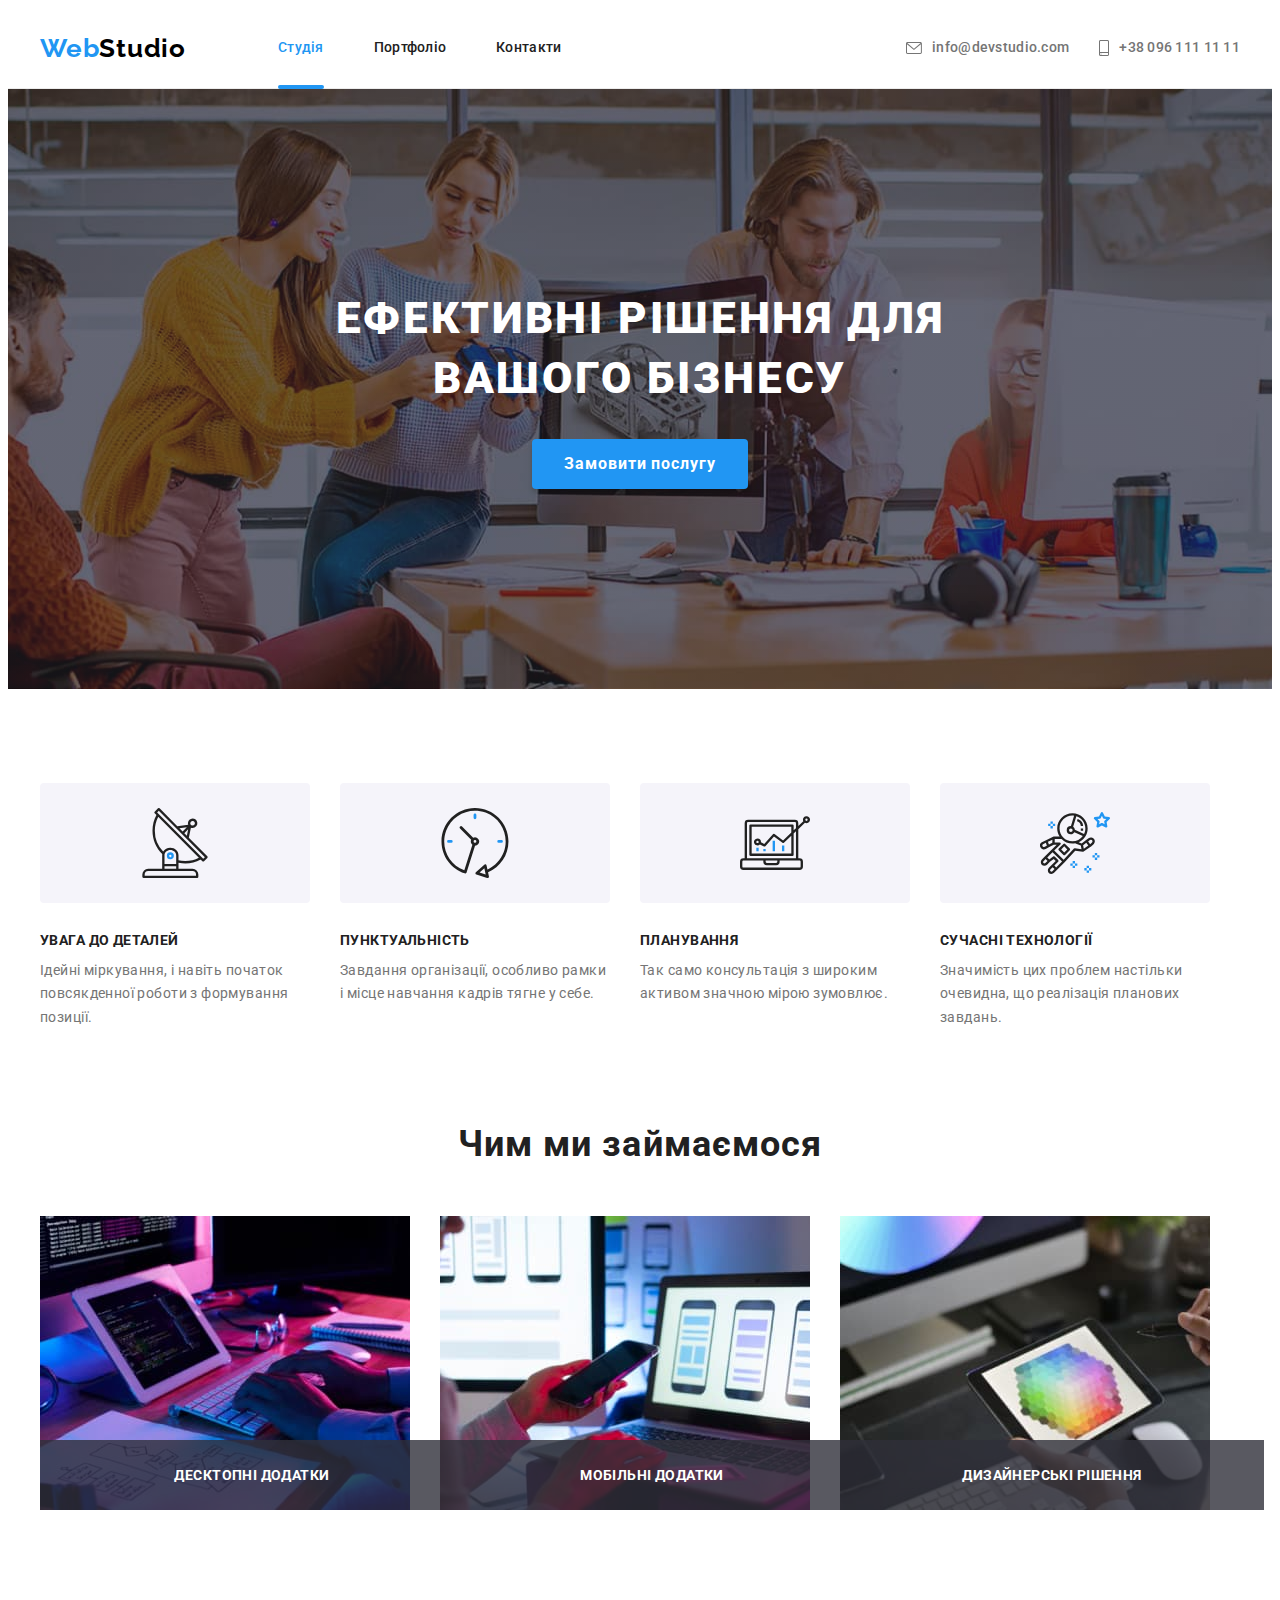
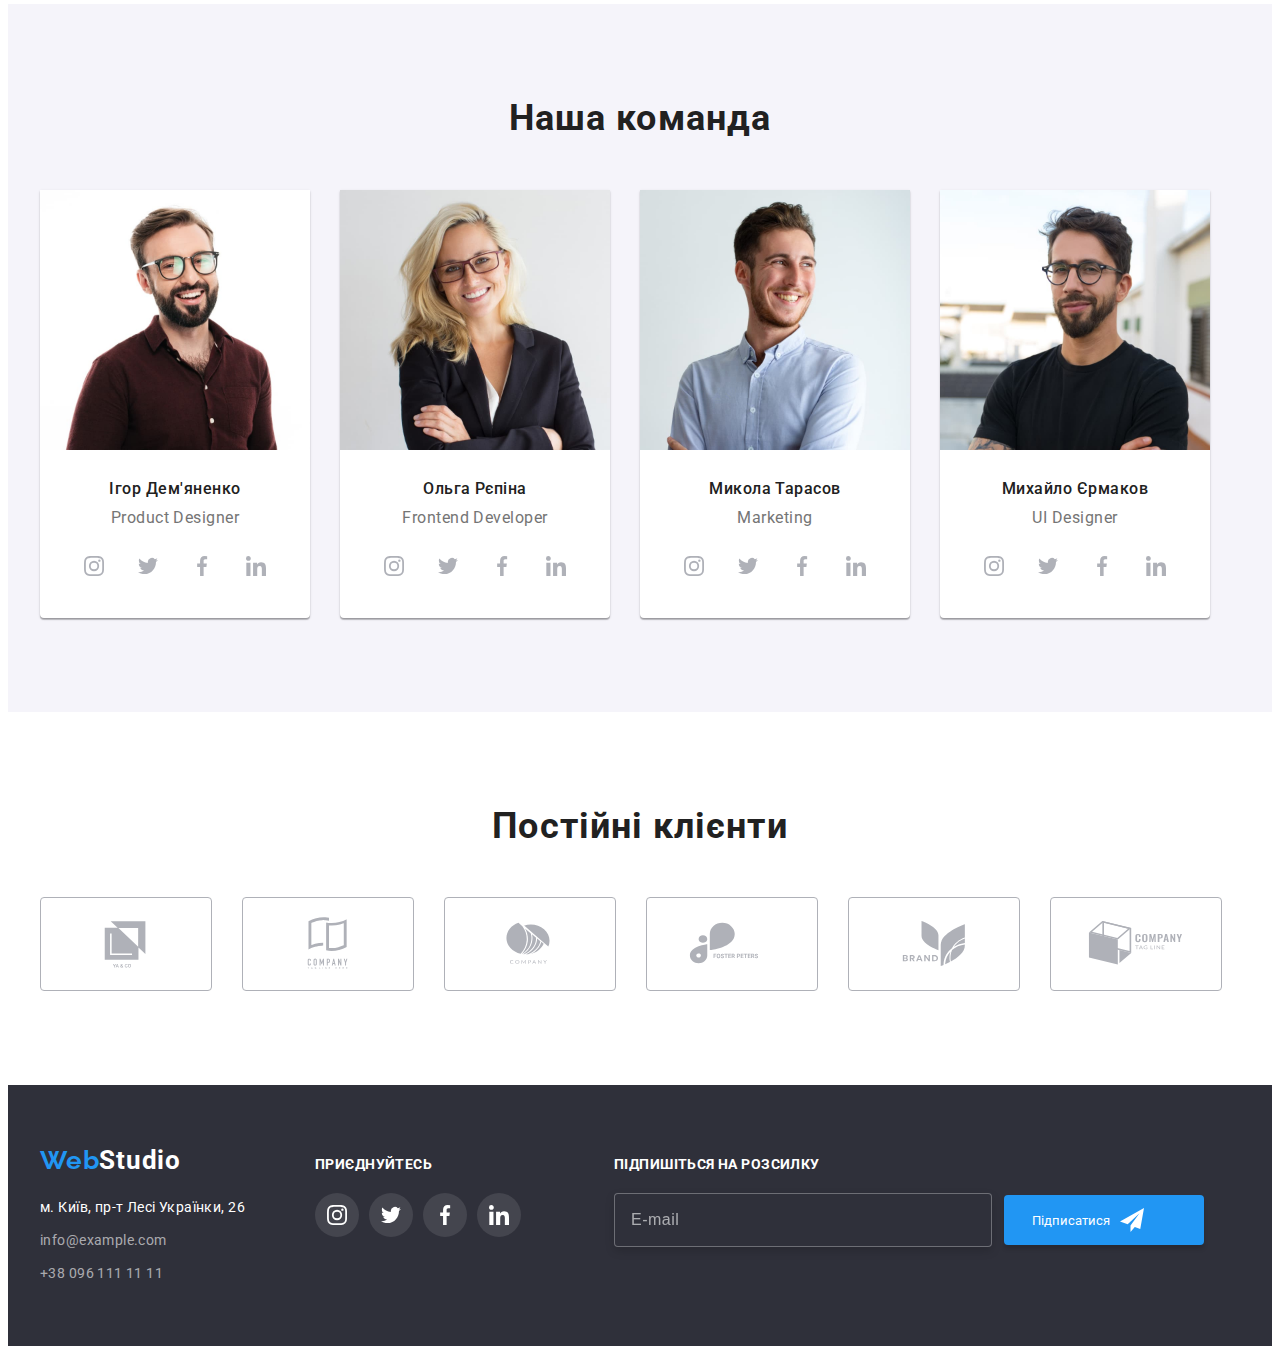
==== index.html @ d6abff5e "scss" ====
<!DOCTYPE html>
<html lang="uk">
  <head>
    <meta charset="UTF-8" />
    <meta http-equiv="X-UA-Compatible" content="IE=edge" />
    <meta name="viewport" content="width=, initial-scale=1.0" />
    <link rel="preconnect" href="https://fonts.googleapis.com" />
    <link rel="preconnect" href="https://fonts.gstatic.com" crossorigin />
    <link
      href="https://fonts.googleapis.com/css2?family=Raleway:wght@700&family=Roboto:wght@400;500;700;900&display=swap"
      rel="stylesheet"
    />
    <link
      rel="stylesheet"
      href="https://cdnjs.cloudflare.com/ajax/libs/modern-normalize/1.1.0/modern-normalize.min.css"
      integrity="sha512-wpPYUAdjBVSE4KJnH1VR1HeZfpl1ub8YT/NKx4PuQ5NmX2tKuGu6U/JRp5y+Y8XG2tV+wKQpNHVUX03MfMFn9Q=="
      crossorigin="anonymous"
      referrerpolicy="no-referrer"
    />
    <link rel="stylesheet" href="./css/styles.css" />
    <link rel="stylesheet" href="./css/main.min.css" />
    <title>WebStudio</title>
  </head>

  <body>
    <header class="header">
      <div class="container header-container">
        <div class="container-nav">
          <a href="./index.html" lang="en" class="logo link">
            <span class="logo-web">Web</span>Studio</a
          >
          <nav class="header-navigation">
            <ul class="header-list list">
              <li class="header-item">
                <a href="./index.html" class="header-link link active"
                  >Студія
                </a>
              </li>
              <li class="header-item">
                <a href="./portfolio.html" class="header-link link"
                  >Портфоліо</a
                >
              </li>
              <li class="header-item">
                <a href="#" class="header-link link">Контакти</a>
              </li>
            </ul>
          </nav>

          <ul class="header-contacts list">
            <li class="contacts-item">
              <a href="mailto:info@devstudio.com" class="header-mail link"
                ><svg class="contacts-icon" width="16" height="12">
                  <use href="./images/icons.svg#icon-envelope"></use>
                </svg>
                info@devstudio.com</a
              >
            </li>
            <li class="contacts-item">
              <a href="tel:+380961111111" class="header-tel link"
                ><svg class="contacts-icon" width="10" height="16">
                  <use href="./images/icons.svg#icon-smartphone"></use>
                </svg>
                +38 096 111 11 11</a
              >
            </li>
          </ul>
        </div>
      </div>
    </header>
    <main>
      <!-- Section1-->
      <section class="main-board">
        <div class="container">
          <h1 class="board-title">Ефективні рішення для вашого бізнесу</h1>
          <button type="button" data-modal-open class="main-btn button">
            Замовити послугу
          </button>
        </div>
      </section>
      <!--Section2-->
      <section class="features">
        <div class="container">
          <h2 class="visually-hidden">Особливості</h2>
          <ul class="features-list list">
            <li class="features-item">
              <div class="features-item-icon">
                <svg class="features-icon" width="70" height="70">
                  <use href="./images/icons.svg#icon-antenna"></use>
                </svg>
              </div>
              <h3 class="features-bottom-title">УВАГА ДО ДЕТАЛЕЙ</h3>
              <p class="text-features">
                Ідейні міркування, і навіть початок повсякденної роботи з
                формування позиції.
              </p>
            </li>
            <li class="features-item">
              <div class="features-item-icon">
                <svg class="features-icon" width="70" height="70">
                  <use href="./images/icons.svg#icon-clock"></use>
                </svg>
              </div>
              <h3 class="features-bottom-title">ПУНКТУАЛЬНІСТЬ</h3>
              <p class="text-features">
                Завдання організації, особливо рамки і місце навчання кадрів
                тягне у себе.
              </p>
            </li>
            <li class="features-item">
              <div class="features-item-icon">
                <svg class="features-icon" width="70" height="70">
                  <use href="./images/icons.svg#icon-diagram"></use>
                </svg>
              </div>
              <h3 class="features-bottom-title">ПЛАНУВАННЯ</h3>
              <p class="text-features">
                Так само консультація з широким активом значною мірою зумовлює.
              </p>
            </li>
            <li class="features-item">
              <div class="features-item-icon">
                <svg class="features-icon" width="70" height="70">
                  <use href="./images/icons.svg#icon-astronaut"></use>
                </svg>
              </div>
              <h3 class="features-bottom-title">СУЧАСНІ ТЕХНОЛОГІЇ</h3>
              <p class="text-features">
                Значимість цих проблем настільки очевидна, що реалізація
                планових завдань.
              </p>
            </li>
          </ul>
        </div>
      </section>
      <!--section3-->
      <section class="profile">
        <div class="container">
          <h2 class="profile-title">Чим ми займаємося</h2>
          <ul class="profile-list list">
            <li class="profile-item">
              <div class="profile-wrap">
                <img
                  src="./images/programming.jpg"
                  alt="programming"
                  width="370"
                  height="294"
                />
                <h3 class="profile-top-title">ДЕСКТОПНІ ДОДАТКИ</h3>
              </div>
            </li>
            <li class="profile-item">
              <div class="profile-wrap">
                <img
                  src="./images/applications.jpg"
                  alt="applications"
                  width="370"
                  height="294"
                />
                <h3 class="profile-top-title">МОБІЛЬНІ ДОДАТКИ</h3>
              </div>
            </li>
            <li class="profile-item">
              <div class="profile-wrap">
                <img
                  src="./images/photoshop.jpg"
                  alt="Photoshop"
                  width="370"
                  height="294"
                />
                <h3 class="profile-top-title">ДИЗАЙНЕРСЬКІ РІШЕННЯ</h3>
              </div>
            </li>
          </ul>
        </div>
      </section>
      <!--Section4 Team-->
      <section class="team">
        <div class="container">
          <h2 class="team-title">Наша команда</h2>
          <ul class="team-list list">
            <li class="team-list-item">
              <img
                src="./images/product.jpg"
                alt="Ігор Дем'яненко"
                width="270"
                height="260"
                class="team-img"
              />
              <div class="team-content">
                <h3 class="team-worker">Ігор Дем'яненко</h3>
                <p lang="en" class="team-text">Product Designer</p>
                <ul class="team-link-list list">
                  <li class="team-link-item">
                    <a class="team-link" href="#">
                      <svg class="team-link-icon" width="20px" height="20px">
                        <use href="./images/icons.svg#icon-instagram"></use>
                      </svg>
                    </a>
                  </li>
                  <li class="team-link-item">
                    <a class="team-link" href="#">
                      <svg class="team-link-icon" width="20px" height="20px">
                        <use href="./images/icons.svg#icon-twitter"></use>
                      </svg>
                    </a>
                  </li>
                  <li class="team-link-item">
                    <a class="team-link" href="#">
                      <svg class="team-link-icon" width="20px" height="20px">
                        <use href="./images/icons.svg#icon-facebook"></use>
                      </svg>
                    </a>
                  </li>
                  <li class="team-link-item">
                    <a class="team-link" href="#">
                      <svg class="team-link-icon" width="20px" height="20px">
                        <use href="./images/icons.svg#icon-linkedin"></use>
                      </svg>
                    </a>
                  </li>
                </ul>
              </div>
            </li>
            <li class="team-list-item">
              <img
                src="./images/frontend.jpg"
                alt="Ольга Рєпіна"
                width="270"
                height="260"
                class="team-img"
              />
              <div class="team-content">
                <h3 class="team-worker">Ольга Рєпіна</h3>
                <p lang="en" class="team-text">Frontend Developer</p>
                <ul class="team-link-list list">
                  <li class="team-link-item">
                    <a class="team-link" href="#">
                      <svg class="team-link-icon" width="20px" height="20px">
                        <use href="./images/icons.svg#icon-instagram"></use>
                      </svg>
                    </a>
                  </li>
                  <li class="team-link-item">
                    <a class="team-link" href="#">
                      <svg class="team-link-icon" width="20px" height="20px">
                        <use href="./images/icons.svg#icon-twitter"></use>
                      </svg>
                    </a>
                  </li>
                  <li class="team-link-item">
                    <a class="team-link" href="#">
                      <svg class="team-link-icon" width="20px" height="20px">
                        <use href="./images/icons.svg#icon-facebook"></use>
                      </svg>
                    </a>
                  </li>
                  <li class="team-link-item">
                    <a class="team-link" href="#">
                      <svg class="team-link-icon" width="20px" height="20px">
                        <use href="./images/icons.svg#icon-linkedin"></use>
                      </svg>
                    </a>
                  </li>
                </ul>
              </div>
            </li>
            <li class="team-list-item">
              <img
                src="./images/marketing.jpg"
                alt="Микола Тарасов"
                width="270"
                height="260"
                class="team-img"
              />
              <div class="team-content">
                <h3 class="team-worker">Микола Тарасов</h3>
                <p lang="en" class="team-text">Marketing</p>
                <ul class="team-link-list list">
                  <li class="team-link-item">
                    <a class="team-link" href="#">
                      <svg class="team-link-icon" width="20px" height="20px">
                        <use href="./images/icons.svg#icon-instagram"></use>
                      </svg>
                    </a>
                  </li>
                  <li class="team-link-item">
                    <a class="team-link" href="#">
                      <svg class="team-link-icon" width="20px" height="20px">
                        <use href="./images/icons.svg#icon-twitter"></use>
                      </svg>
                    </a>
                  </li>
                  <li class="team-link-item">
                    <a class="team-link" href="#">
                      <svg class="team-link-icon" width="20px" height="20px">
                        <use href="./images/icons.svg#icon-facebook"></use>
                      </svg>
                    </a>
                  </li>
                  <li class="team-link-item">
                    <a class="team-link" href="#">
                      <svg class="team-link-icon" width="20px" height="20px">
                        <use href="./images/icons.svg#icon-linkedin"></use>
                      </svg>
                    </a>
                  </li>
                </ul>
              </div>
            </li>
            <li class="team-list-item">
              <img
                src="./images/ui.jpg"
                alt="Михайло Єрмаков"
                width="270"
                height="260"
                class="team-img"
              />
              <div class="team-content">
                <h3 class="team-worker">Михайло Єрмаков</h3>
                <p lang="en" class="team-text">UI Designer</p>
                <ul class="team-link-list list">
                  <li class="team-link-item">
                    <a class="team-link" href="#">
                      <svg class="team-link-icon" width="20" height="20">
                        <use href="./images/icons.svg#icon-instagram"></use>
                      </svg>
                    </a>
                  </li>
                  <li class="team-link-item">
                    <a class="team-link" href="#">
                      <svg class="team-link-icon" width="20" height="20">
                        <use href="./images/icons.svg#icon-twitter"></use>
                      </svg>
                    </a>
                  </li>
                  <li class="team-link-item">
                    <a class="team-link" href="#">
                      <svg class="team-link-icon" width="20" height="20">
                        <use href="./images/icons.svg#icon-facebook"></use>
                      </svg>
                    </a>
                  </li>
                  <li class="team-link-item">
                    <a class="team-link" href="#">
                      <svg class="team-link-icon" width="20" height="20">
                        <use href="./images/icons.svg#icon-linkedin"></use>
                      </svg>
                    </a>
                  </li>
                </ul>
              </div>
            </li>
          </ul>
        </div>
      </section>
      <!--Section Clients-->
      <section class="clients">
        <div class="container">
          <h2 class="clients-title">Постійні клієнти</h2>
          <ul class="clients-list list">
            <li class="clients-item">
              <a href="#" class="clients-logo link">
                <svg class="clients-icon" width="106" height="60">
                  <use href="./images/icons.svg#icon-ya-go"></use>
                </svg>
              </a>
            </li>
            <li class="clients-item">
              <a href="#" class="clients-logo link">
                <svg class="clients-icon" width="106" height="60">
                  <use href="./images/icons.svg#icon-tagline"></use>
                </svg>
              </a>
            </li>
            <li class="clients-item">
              <a href="#" class="clients-logo link">
                <svg class="clients-icon" width="106" height="60">
                  <use href="./images/icons.svg#icon-company"></use>
                </svg>
              </a>
            </li>

            <li class="clients-item">
              <a href="#" class="clients-logo link">
                <svg class="clients-icon" width="106" height="60">
                  <use href="./images/icons.svg#icon-foster-peters"></use>
                </svg>
              </a>
            </li>
            <li class="clients-item">
              <a href="#" class="clients-logo link">
                <svg class="clients-icon" width="106" height="60">
                  <use href="./images/icons.svg#icon-brand"></use>
                </svg>
              </a>
            </li>
            <li class="clients-item">
              <a href="#" class="clients-logo link">
                <svg class="clients-icon" width="106" height="60">
                  <use href="./images/icons.svg#icon-tag-line"></use>
                </svg>
              </a>
            </li>
          </ul>
        </div>
      </section>
    </main>

    <footer class="footer">
      <div class="container">
        <div class="footer-container">
          <div class="footer-list-content">
            <a href="./index.html" lang="en" class="footer-logo link">
              <span class="logo-web">Web</span>Studio</a
            >
            <address class="footer-address">
              <ul class="footer-list list">
                <li class="footer-item">
                  <a
                    href="https://www.google.com/maps/d/viewer?mid=10uSM3H-mIU3GznYo2szRIEphczw&hl=en_US&ll=50.42732700000001%2C30.538092&z=17"
                    target="_blank"
                    rel="nofollow noopener noreferrer"
                    class="footer-link-map link"
                    >м. Київ, пр-т Лесі Українки, 26</a
                  >
                </li>
                <li class="footer-item">
                  <a href="mailto:info@example.com" class="footer-mail link"
                    >info@example.com</a
                  >
                </li>
                <li class="footer-item">
                  <a href="+380961111111" class="footer-tel link"
                    >+38 096 111 11 11</a
                  >
                </li>
              </ul>
            </address>
          </div>
          <div class="social-container">
            <p class="social-title">приєднуйтесь</p>
            <ul class="social-list list">
              <li class="social-item">
                <a href="#" class="social-link">
                  <svg class="social-icon" width="20px" height="20px">
                    <use href="./images/icons.svg#icon-instagram"></use>
                  </svg>
                </a>
              </li>
              <li class="social-item">
                <a href="#" class="social-link">
                  <svg class="social-icon" width="20px" height="20px">
                    <use href="./images/icons.svg#icon-twitter"></use>
                  </svg>
                </a>
              </li>
              <li class="social-item">
                <a href="#" class="social-link">
                  <svg class="social-icon" width="20px" height="20px">
                    <use href="./images/icons.svg#icon-facebook"></use>
                  </svg>
                </a>
              </li>
              <li class="social-item">
                <a href="#" class="social-link">
                  <svg class="social-icon" width="20px" height="20px">
                    <use href="./images/icons.svg#icon-linkedin"></use>
                  </svg>
                </a>
              </li>
            </ul>
          </div>
          <div class="footer-subsription">
            <p class="subscription-title">Підпишіться на розсилку</p>
            <form class="subscription-form">
              <label for="E-mail" class="subscription-label">
                <input
                  type="email"
                  class="subscription-input"
                  name="email"
                  id="E-mail"
                  placeholder="E-mail"
                  required
                />
              </label>
              <button type="submit" class="subscription-btn button">
                Підписатися
                <svg class="subscription-icon" width="24px" height="24px">
                  <use href="./images/icons.svg#icon-send"></use>
                </svg>
              </button>
            </form>
          </div>
        </div>
      </div>
    </footer>
    <div class="backdrop is-hidden" data-modal>
      <div class="modal">
        <button type="button" data-modal-close class="modal-btn">
          <svg class="modal-close-icon" width="18" height="18">
            <use href="./images/icons.svg#icon-cross"></use>
          </svg>
        </button>
        <p class="modal-title">Залиште свої дані, ми вам передзвонимо</p>
        <form>
          <div class="modal-field">
            <label for="user-name" class="modal-label">
              <span class="modal-label-text">Ім'я</span>
            </label>
            <div class="input-wrap">
              <input
                type="text"
                class="modal-input"
                name="user-name"
                id="user-name"
                required
              />
              <svg class="modal-input-icon" width="18" height="18">
                <use href="./images/icons.svg#icon-person"></use>
              </svg>
            </div>
          </div>
          <div class="modal-field">
            <label for="user-tel" class="modal-label">
              <span class="modal-label-text">Телефон</span>
            </label>
            <div class="input-wrap">
              <input
                type="tel"
                class="modal-input"
                name="user-tel"
                id="user-tel"
                required
              />
              <svg class="modal-input-icon" width="18" height="18">
                <use href="./images/icons.svg#icon-phone-black"></use>
              </svg>
            </div>
          </div>
          <div class="modal-field">
            <label for="user-email" class="modal-label">
              <span class="modal-label-text">Пошта</span>
            </label>
            <div class="input-wrap">
              <input
                type="email"
                class="modal-input"
                name="user-email"
                id="user-email"
                required
              />
              <svg class="modal-input-icon" width="18" height="18">
                <use href="./images/icons.svg#icon-email"></use>
              </svg>
            </div>
          </div>
          <div class="modal-field-comment">
            <label for="comment" class="modal-label-comment">
              <span class="comment-text">Коментар</span>
            </label>
            <textarea
              name="comment"
              id="comment"
              class="modal-comment"
              placeholder="Введіть текст"
            ></textarea>
          </div>
          <div class="modal-checkbox">
            <input
              type="checkbox"
              class="input-check visually-hidden"
              name="privacy"
              value="true"
              id="privacy"
            />
            <label for="privacy" class="check-text">
              <span>
                <svg class="check-icon" width="16" height="15">
                  <use href="./images/icons.svg#icon-check"></use>
                </svg>
              </span>
              Погоджуюся з розсилкою та приймаю<a href="#" class="check-link"
                >Умови договору</a
              ></label
            >
          </div>

          <button type="submit" class="modal-submit-btn button">
            Відправити
          </button>
        </form>
      </div>
    </div>
    <script src="./js/modal.js"></script>
  </body>
</html>
---- css/main.min.css ----
p,h1,h2,h3,h4,h5,h6{margin:0}ul{margin:0;padding-left:0}img{display:block}.button{font-family:inherit;border:rgba(0,0,0,0);cursor:pointer}.visually-hidden{position:absolute;width:1px;height:1px;margin:-1px;border:0;padding:0;white-space:nowrap;-webkit-clip-path:inset(100%);clip-path:inset(100%);clip:rect(0 0 0 0);overflow:hidden}.list{list-style:none}.link{text-decoration:none}:root{--accent-color: #2196f3;--normal-color: #ffffff;--primary-color: #212121;--minor-color: #757575;--secondary-color: #f5f4fa;--secondary-font: "Raleway", sans-serif;--accent-text-color: #000000;--background-color: #2f303a;--main-btn-color: #188ce8;--ms-transition: 250ms;--transition-effect: cubic-bezier(0.4, 0, 0.2, 1)}.header-link.active::after{content:"";display:block;width:100%;height:4px;background-color:var(--accent-color);position:absolute;left:0;bottom:-1px;border-radius:2px}.backdrop{position:fixed;top:0;left:0;width:100%;height:100%;background-color:rgba(0,0,0,.2);transition:opacity 300ms var(--transition-effect),visibility 300ms var(--transition-effect)}.modal{width:528px;min-height:581px;background-color:var(--normal-color);box-shadow:0px 1px 3px rgba(0,0,0,.12),0px 1px 1px rgba(0,0,0,.14),0px 2px 1px rgba(0,0,0,.2);border-radius:4px;position:absolute;top:50%;left:50%;transform:translate(-50%, -50%) scaleY(1);transition:transform 300ms linear;padding:40px}.is-hidden{opacity:0;visibility:hidden;pointer-events:none}.backdrop .is-hidden .modal{transform:translate(-50%, -50%) scaleY(0)}.modal-title{font-weight:700;font-size:20px;line-height:1.15;text-align:center;letter-spacing:.03em;color:#212121;margin-bottom:12px}.modal-input{width:100%;height:40px;border:1px solid rgba(33,33,33,.2);border-radius:4px;padding-left:42px;outline:rgba(0,0,0,0);cursor:pointer;transition:border var(--ms-transition);transition-timing-function:var(--transition-effect)}.modal-input:hover,.modal-input:focus{border:1px solid var(--accent-color)}.modal-field{margin-bottom:10px}.modal-field-comment{margin-bottom:20px}.input-wrap{position:relative;margin-top:4px}.modal-input-icon{position:absolute;top:50%;transform:translateY(-50%);left:12px;transition:fill var(--ms-transition);transition-timing-function:var(--transition-effect)}.modal-input:hover+.modal-input-icon,.modal-input:focus+.modal-input-icon{fill:var(--accent-color)}.modal-input-comment{width:100%;height:120px;margin-bottom:20px;border:1px solid rgba(33,33,33,.2);border-radius:4px}.modal-input-comment::-moz-placeholder{font-size:12px;line-height:1.16;letter-spacing:.01em;color:rgba(117,117,117,.5)}.modal-input-comment:-ms-input-placeholder{font-size:12px;line-height:1.16;letter-spacing:.01em;color:rgba(117,117,117,.5)}.modal-input-comment::placeholder{font-size:12px;line-height:1.16;letter-spacing:.01em;color:rgba(117,117,117,.5)}.modal-label-comment{font-size:12px;line-height:1.16;letter-spacing:.01em;color:#757575;margin-bottom:4px}.modal-label-text{font-size:12px;line-height:1.16;margin-bottom:4px;letter-spacing:.01em;color:#757575}.modal-comment{width:100%;height:120px;border:1px solid rgba(33,33,33,.2);border-radius:4px;resize:none;padding:12px 16px;outline:rgba(0,0,0,0);cursor:pointer;display:block;margin-top:4px;transition:background-color var(--ms-transition);transition-timing-function:var(--transition-effect)}.modal-comment:focus,.modal-comment:hover{border:1px solid var(--accent-color)}.modal-comment::-moz-placeholder{font-size:12px;line-height:1.16;letter-spacing:.01em;color:rgba(117,117,117,.5)}.modal-comment:-ms-input-placeholder{font-size:12px;line-height:1.16;letter-spacing:.01em;color:rgba(117,117,117,.5)}.modal-comment::placeholder{font-size:12px;line-height:1.16;letter-spacing:.01em;color:rgba(117,117,117,.5)}.check-text{font-size:14px;line-height:1.7px;letter-spacing:.03em;color:#757575;display:flex;align-items:center;cursor:pointer;transition:border-color var(--ms-transition);transition-timing-function:var(--transition-effect)}.check-text span{fill:rgba(0,0,0,0);width:16px;height:15px;border:2px solid #212121;border-radius:2px;margin-right:8px;display:flex;align-items:center;justify-content:center;transition:border-color var(--ms-transition);transition-timing-function:var(--transition-effect)}.input-check:checked+.check-text span{background-color:var(--accent-color);border-color:rgba(0,0,0,0);fill:var(--normal-color)}.input-check:focus+.check-text span,.input-check:hover+.check-text span{border-color:var(--accent-color)}.modal-checkbox{display:flex;justify-content:center;align-items:center}.check-link{color:var(--accent-color);font-size:14px;line-height:1.7px;margin-left:5px;letter-spacing:.03em}body{font-family:"Roboto",sans-serif;background-color:var(--normal-color)}.container{width:1200px;padding-left:15px;padding-right:15px;margin:0 auto}section{padding-top:94px;padding-bottom:94px}.header-list{display:flex;gap:50px;font-weight:500;font-size:14px;line-height:1.14;letter-spacing:.02em;color:#212121}.contacts-item-icon{display:flex;align-items:center;justify-content:center}.contacts-icon{margin-right:10px;fill:currentColor}.contacts-icon:hover,.contacts-icon:focus{color:var(--accent-color)}.contacts-item{margin-left:30px}.contacts-item:first-child{margin-left:0}.header-contacts{display:flex;margin-left:auto}.header-tel{padding-top:32px;padding-bottom:32px;display:flex;align-items:center;justify-content:center}.header-navigation{width:281px}.header{border-bottom:1px solid #ececec}.header-link{font-weight:500;font-size:14px;line-height:1.14;padding-top:32px;padding-bottom:32px;letter-spacing:.02em;color:var(--primary-color);padding-top:32px;padding-bottom:32px;display:block;transition:color var(--ms-transition);transition-timing-function:var(--transition-effect);position:relative}.header-link.active{color:var(--accent-color)}.header-link .header-link:focus,.header-link .header-link:hover{color:var(--accent-color)}.header-mail{padding-top:32px;padding-bottom:32px;display:flex;align-items:center;justify-content:center}.header-tel,.header-mail{font-weight:500;font-size:14px;line-height:1.14;letter-spacing:.02em;color:var(--minor-color);transition:color var(--ms-transition);transition-timing-function:var(--transition-effect)}.header-tel:hover,.header-tel:hover,.header-tel:focus,.header-tel:focus,.header-mail:hover,.header-mail:hover,.header-mail:focus,.header-mail:focus{color:var(--accent-color)}.logo{font-family:var(--secondary-font);color:var(--accent-text-color);font-weight:700;font-size:26px;line-height:1.19;letter-spacing:.03em;width:145px;margin-right:93px}.logo-web{color:var(--accent-color);font-family:var(--secondary-font)}.container-nav{display:flex;align-items:center}.main-board{background-color:#c4c4c4;padding:200px 0 200px 0;text-align:center;background-image:linear-gradient(rgba(47, 48, 58, 0.4), rgba(47, 48, 58, 0.4)),url(../images/img-board.jpeg);background-repeat:no-repeat;background-position:center;background-size:cover;display:flex;align-items:center;max-width:1600px;margin:0 auto}.board-title{font-weight:900;font-size:44px;line-height:1.36;text-align:center;letter-spacing:.06em;text-transform:uppercase;color:var(--normal-color);max-width:696px;margin:0 auto;margin-bottom:30px;display:block}.features-list{display:flex;gap:30px}.features-item-icon{display:flex;align-items:center;justify-content:center;flex-direction:column;height:120px;background:var(--secondary-color);margin-bottom:30px;border-radius:4px}.features-bottom-title{font-weight:700;font-size:14px;line-height:1.14;letter-spacing:.03em;text-transform:uppercase;color:var(--primary-color);max-width:270px;margin-bottom:10px}.text-features{font-size:14px;line-height:1.71;letter-spacing:.03em;color:var(--minor-color);max-width:270px}.profile{padding-top:0}.profile-wrap{position:relative}.profile-top-title{position:absolute;bottom:0;left:0;text-transform:uppercase;font-weight:700;font-size:14px;line-height:1.15;text-align:center;letter-spacing:.03em;color:var(--normal-color);background-color:rgba(47,48,58,.8);padding:27px;width:100%}.profile-title{font-weight:700;font-size:36px;line-height:1.16;text-align:center;letter-spacing:.03em;color:var(--primary-color);margin-bottom:50px}.profile-list{display:flex;gap:30px}.team{background-color:var(--secondary-color)}.team-link-list{display:flex;justify-content:center;gap:10px}.team-link-item{display:flex;justify-content:center;gap:10px}.team-link{width:44px;height:44px;border-radius:50%;background-color:rgba(255,255,255,.1);display:flex;align-items:center;justify-content:center;outline:none;transition:background-color var(--ms-transition);transition-timing-function:var(--transition-effect)}.team-link:hover,.team-link:focus{background-color:var(--accent-color)}.team-link-icon{fill:#afb1b8;transition:fill var(--ms-transition);transition-timing-function:var(--transition-effect)}.team-link:hover .team-link-icon,.team-link:focus .team-link-icon{fill:var(--normal-color)}.team-title{font-weight:700;font-size:36px;line-height:1.16;text-align:center;letter-spacing:.03em;color:var(--primary-color);margin-bottom:50px}.team-list{display:flex;gap:30px}.team-list-item{width:270px;left:515px;top:1771px;background:var(--normal-color);box-shadow:0px 1px 3px rgba(0,0,0,.12),0px 1px 1px rgba(0,0,0,.14),0px 2px 1px rgba(0,0,0,.2);border-radius:0px 0px 4px 4px}.team-img{margin:0 auto}.team-content{padding-top:30px;padding-bottom:30px}.team-worker{font-weight:500;font-size:16px;line-height:1.18;text-align:center;letter-spacing:.03em;color:var(--primary-color);margin-bottom:10px}.team-text{font-size:16px;line-height:1.18;text-align:center;letter-spacing:.03em;color:var(--minor-color);margin-bottom:16px}.clients-title{font-weight:700;font-size:36px;line-height:1.16;text-align:center;letter-spacing:.03em;color:var(--primary-color);margin-bottom:50px}.clients-list{display:flex;gap:30px}.clients-logo{width:170px;height:92px;border:1px solid #afb1b8;border-radius:4px;display:flex;align-items:center;justify-content:center;outline:none;transition:fill var(--ms-transition),border-color var(--ms-transition);transition-timing-function:var(--transition-effect)}.clients-logo:hover,.clients-logo:focus{fill:var(--accent-color);border-color:var(--accent-color)}.clients-icon{fill:#afb1b8;transition:fill var(--ms-transition);transition-timing-function:var(--transition-effect)}.clients-logo:hover .clients-icon,.clients-logo:focus .clients-icon{fill:var(--accent-color)}.footer-logo{color:var(--normal-color);font-weight:700;font-size:26px;line-height:1.19;letter-spacing:.03em;margin-bottom:20px}.footer{background-color:var(--background-color);padding-top:60px;padding-bottom:60px}.footer-item:not(:first-child){margin-top:9px}.footer-link-map{font-style:normal;font-size:14px;line-height:1.71;letter-spacing:.03em;color:var(--normal-color);margin-bottom:9px}.footer-link-map:hover,.footer-link-map:focus{color:var(--accent-color)}.footer-mail,.footer-tel{font-style:normal;font-size:14px;line-height:1.71;letter-spacing:.03em;color:rgba(255,255,255,.6);transition:color var(--ms-transition);transition-timing-function:var(--transition-effect)}.footer-mail:hover,.footer-mail:focus,.footer-mail:hover,.footer-mail:focus,.footer-tel:hover,.footer-tel:focus,.footer-tel:hover,.footer-tel:focus{color:var(--accent-color)}.footer-address{margin-top:20px}.footer-subsription{display:flex;margin-left:93px;flex-direction:column;align-items:stretch}.subscription-title{font-weight:700;font-size:14px;line-height:1.14;letter-spacing:.03em;text-transform:uppercase;color:var(--normal-color);margin-bottom:20px}.subscription-input{color:#fff;background-color:var(--background-color);width:358px;height:50px;border:1px solid rgba(255,255,255,.3);filter:drop-shadow(0px 4px 4px rgba(0, 0, 0, 0.15));border-radius:4px;padding-left:16px}.subscription-input::-moz-placeholder{font-size:16px;line-height:1.25;display:flex;align-items:center;letter-spacing:.03em;color:rgba(255,255,255,.6)}.subscription-input:-ms-input-placeholder{font-size:16px;line-height:1.25;display:flex;align-items:center;letter-spacing:.03em;color:rgba(255,255,255,.6)}.subscription-input::placeholder{font-size:16px;line-height:1.25;display:flex;align-items:center;letter-spacing:.03em;color:rgba(255,255,255,.6)}.subscription-icon{margin-left:10px}.subscription-form{display:flex;align-items:center}.social-list{display:flex;gap:10px}.footer-container{display:flex;align-items:baseline}.social-link{width:44px;height:44px;border-radius:50%;background-color:rgba(255,255,255,.1);display:flex;align-items:center;justify-content:center;outline:none;transition:background-color var(--ms-transition);transition-timing-function:var(--transition-effect)}.social-link:hover,.social-link:focus{background-color:var(--accent-color)}.social-icon{fill:var(--normal-color)}.social-title{font-weight:700;font-size:14px;line-height:1.14;letter-spacing:.03em;text-transform:uppercase;color:#fff;margin-bottom:20px}.social-container{margin-left:70px}.main-btn{font-weight:700;line-height:1.87;text-align:center;font-size:16px;letter-spacing:.06em;color:var(--normal-color);background-color:var(--accent-color);box-shadow:0px 4px 4px rgba(0,0,0,.15);border-radius:4px;padding:10px 32px;transition:background-color var(--ms-transition);transition-timing-function:var(--transition-effect)}.main-btn:hover,.main-btn:focus{background-color:var(--main-btn-color)}.subscription-btn{font-family:inherit;background:var(--accent-color);box-shadow:0px 4px 4px rgba(0,0,0,.15);border-radius:4px;padding:10px 28px 10px 28px;margin-left:12px;height:50px;min-width:200px;color:var(--normal-color);display:flex;align-items:center}.modal-btn{position:absolute;right:8px;top:8px;width:30px;height:30px;background-color:var(--normal-color);border:1px solid rgba(0,0,0,.1);border-radius:50%;display:flex;align-items:center;justify-content:center;cursor:pointer;transition:background-color var(--ms-transition),fill var(--ms-transition),border-color var(--ms-transition);transition-timing-function:var(--transition-effect)}.modal-btn:hover,.modal-btn:focus{fill:var(--accent-color)}.modal-submit-btn{font-weight:700;font-size:16px;line-height:30px;background:var(--accent-color);align-items:center;text-align:center;letter-spacing:.06em;color:var(--normal-color);box-shadow:0px 4px 4px rgba(0,0,0,.15);border-radius:4px;transition:background-color var(--ms-transition);transition-timing-function:var(--transition-effect);padding:10px 52px;display:block;margin:0 auto;margin-top:30px}.modal-submit-btn:hover,.modal-submit-btn:focus{background-color:var(--main-btn-color)}.main-btn-list{display:flex;justify-content:center;margin:0 0 50px 0;gap:8px}.main-btn-item{font-weight:500;line-height:1.63;letter-spacing:.03em;color:inherit;background-color:var(--secondary-color);filter:none;padding:6px 22px;border-radius:4px;transition:color var(--ms-transition),background-color var(--ms-transition),box-shadow var(--ms-transition);transition-timing-function:var(--transition-effect)}.main-btn-item:hover,.main-btn-item:focus{color:var(--normal-color);cursor:pointer;background-color:var(--accent-color);box-shadow:0px 3px 1px rgba(0,0,0,.1),0px 1px 2px rgba(0,0,0,.08),0px 2px 2px rgba(0,0,0,.12)}.project-list{display:flex;flex-wrap:wrap;gap:30px;margin-top:34px}.project-wrap{position:relative;overflow:hidden}.project-top-text{position:absolute;top:0;left:0;font-size:18px;font-weight:400;line-height:1.6;color:var(--normal-color);background-color:rgba(33,150,243,.9);padding:63px 24px;height:100%;transform:translateY(100%);transition:transform var(--ms-transition);overflow:hidden}.project-link:hover .project-top-text,.project-link:focus .project-top-text{transform:translateY(0)}.project-title{font-style:normal;font-weight:700;font-size:18px;line-height:2;letter-spacing:.06em;color:var(--primary-color);margin-bottom:4px}.project-text{font-size:16px;line-height:1.87;letter-spacing:.03em;color:var(--minor-color)}.project-content{border:1px solid #eee;border-top:0;padding:20px 24px}.project-link{display:block;transition:box-shadow var(--ms-transition);transition-timing-function:var(--transition-effect)}.project-link:hover,.project-link:focus{box-shadow:0px 1px 1px rgba(0,0,0,.12),0px 4px 4px rgba(0,0,0,.06),1px 4px 6px rgba(0,0,0,.16)}/*# sourceMappingURL=main.min.css.map */
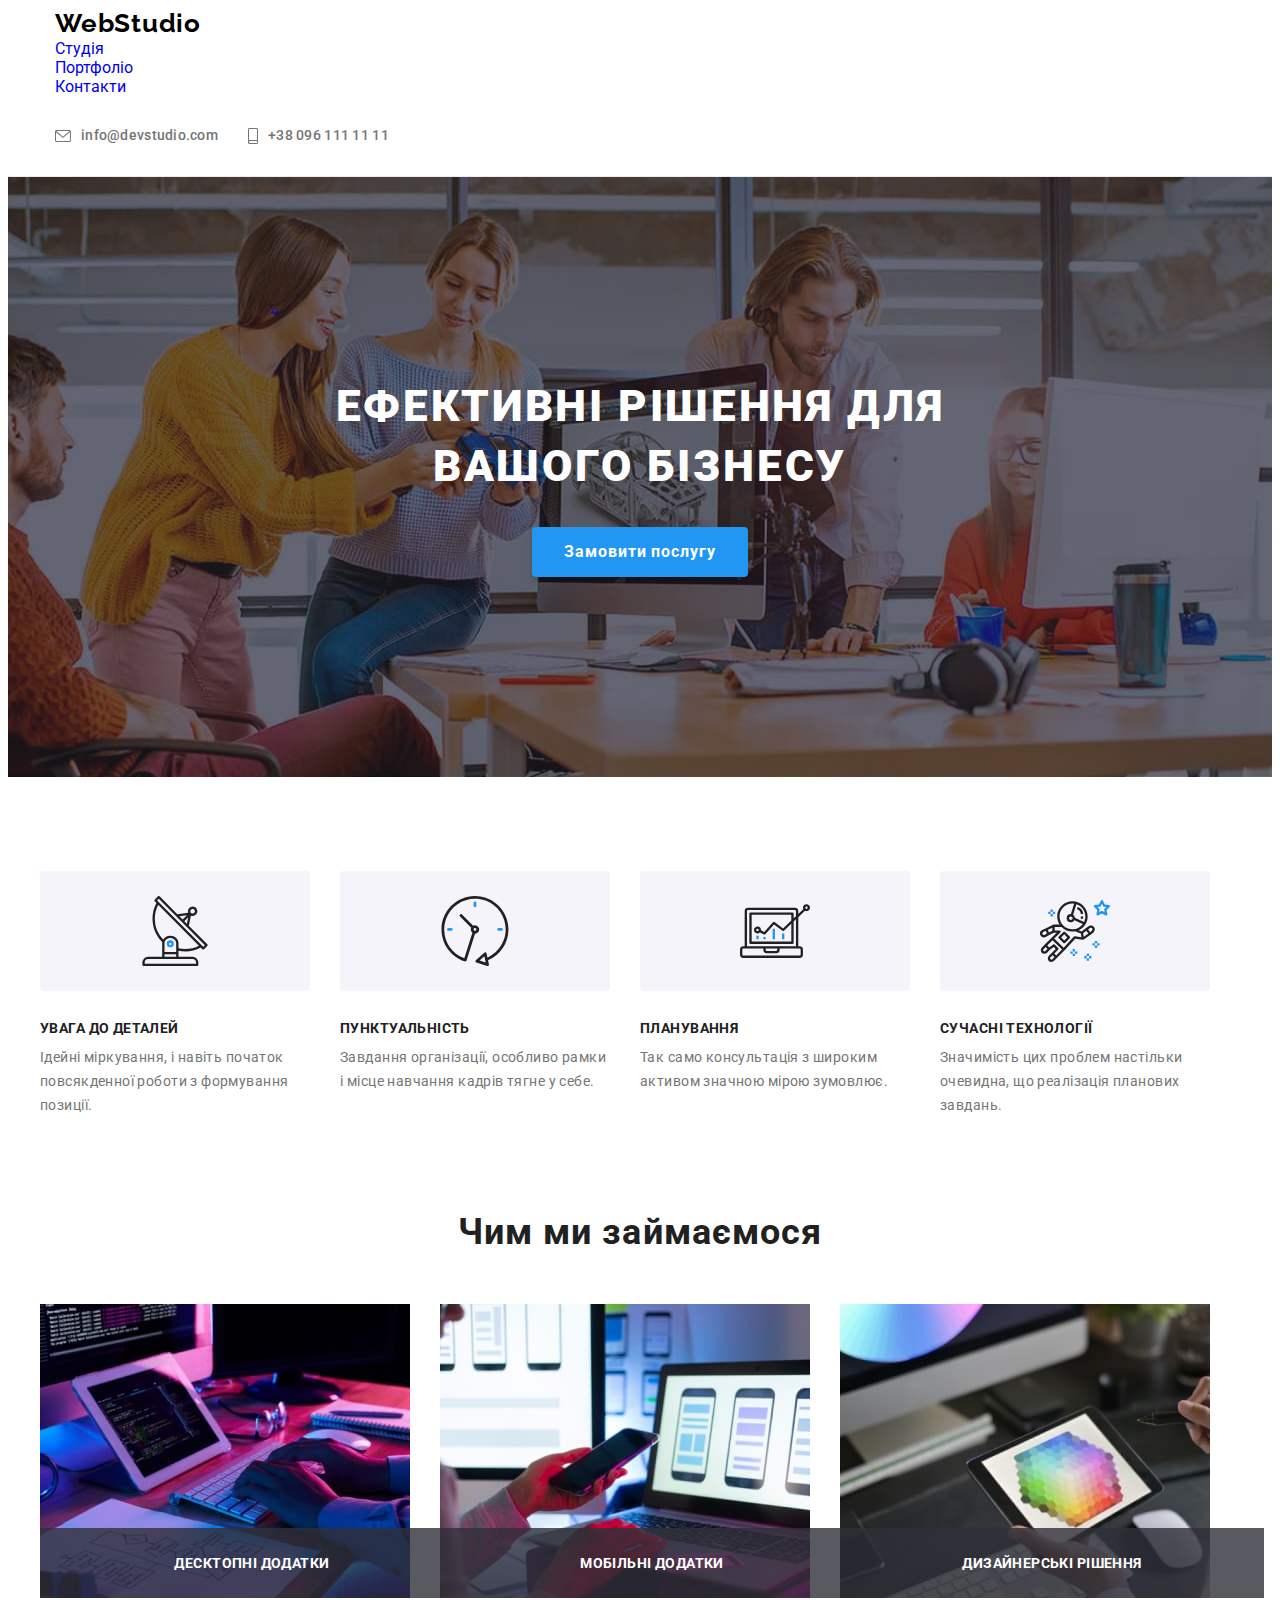
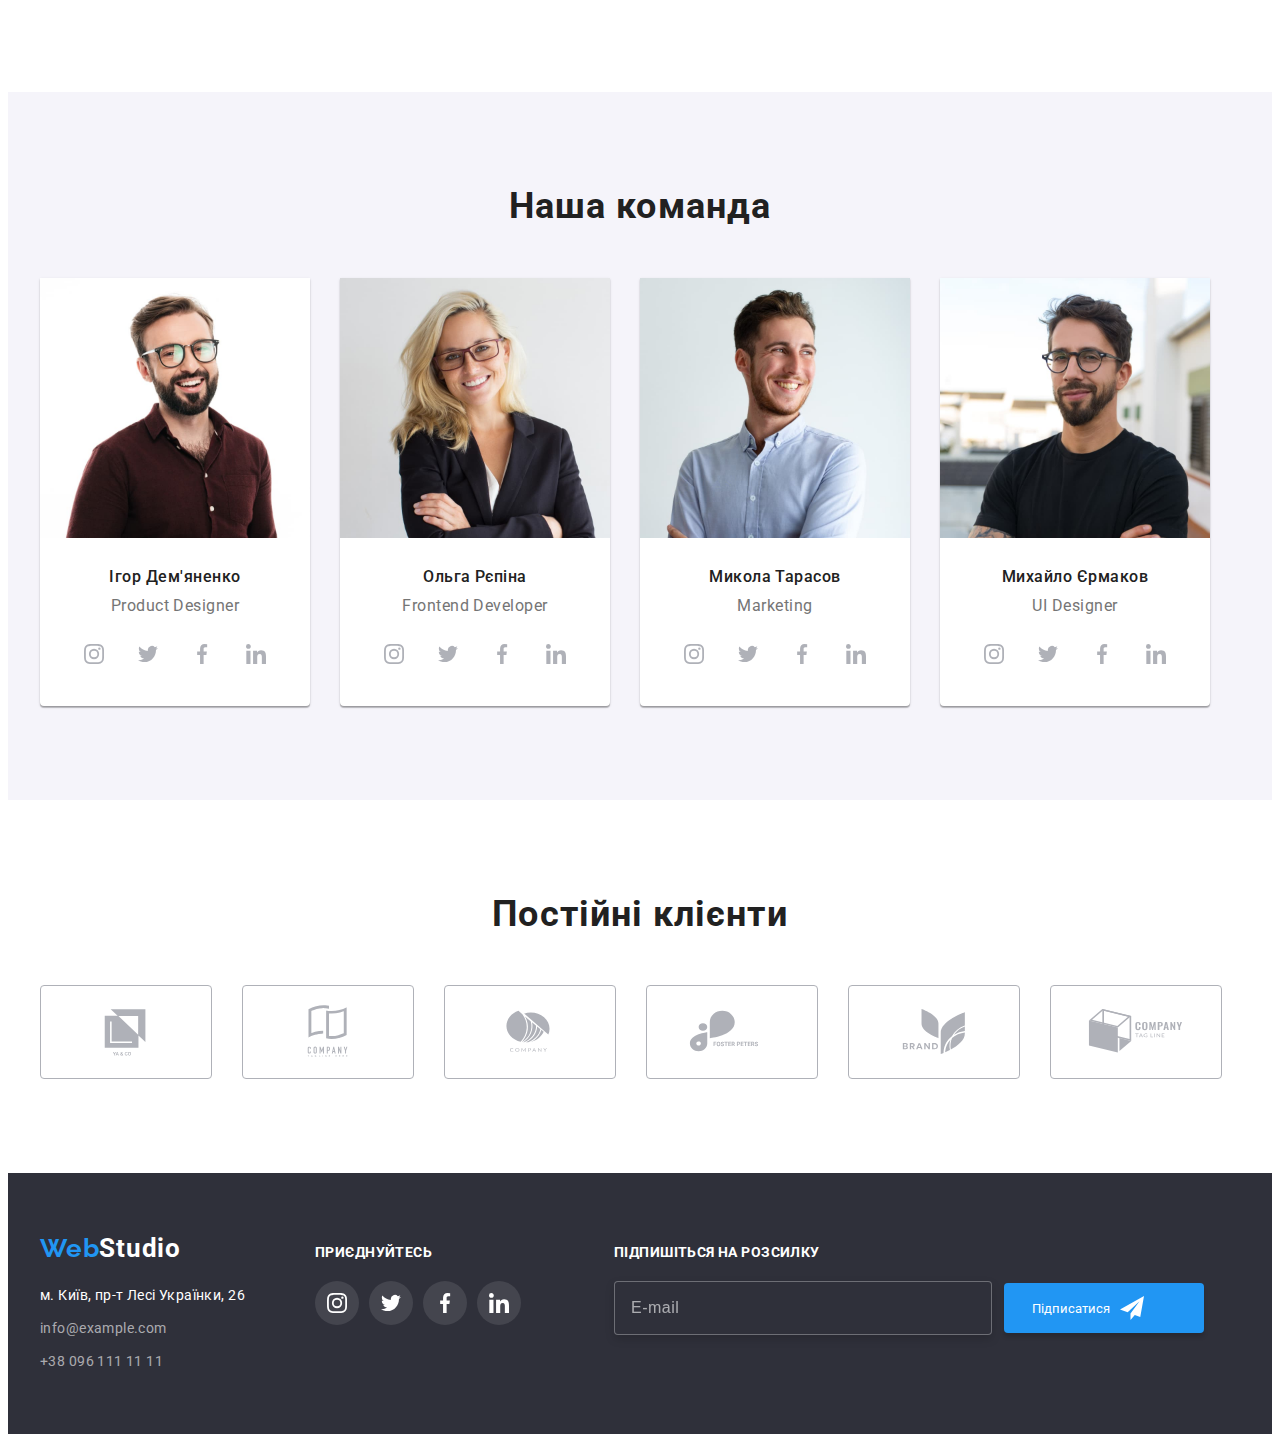
==== commit be5139f0: "rc" ====
--- a/index.html
+++ b/index.html
@@ -24,25 +24,25 @@
 
   <body>
     <header class="header">
-      <div class="container header-container">
-        <div class="container-nav">
+      <div class=" header__container container">
+        <div class="header__navigation container">
           <a href="./index.html" lang="en" class="logo link">
-            <span class="logo-web">Web</span>Studio</a
+            <span class="header__web">Web</span>Studio</a
           >
-          <nav class="header-navigation">
-            <ul class="header-list list">
-              <li class="header-item">
-                <a href="./index.html" class="header-link link active"
+          <nav class="navigation">
+            <ul class="navigation__list list">
+              <li class="navigation__item">
+                <a href="./index.html" class="navigation__link link active"
                   >Студія
                 </a>
               </li>
-              <li class="header-item">
-                <a href="./portfolio.html" class="header-link link"
+              <li class="navigation__item">
+                <a href="./portfolio.html" class="navigation__link link"
                   >Портфоліо</a
                 >
               </li>
-              <li class="header-item">
-                <a href="#" class="header-link link">Контакти</a>
+              <li class="navigation__item">
+                <a href="#" class="navigation__link link">Контакти</a>
               </li>
             </ul>
           </nav>
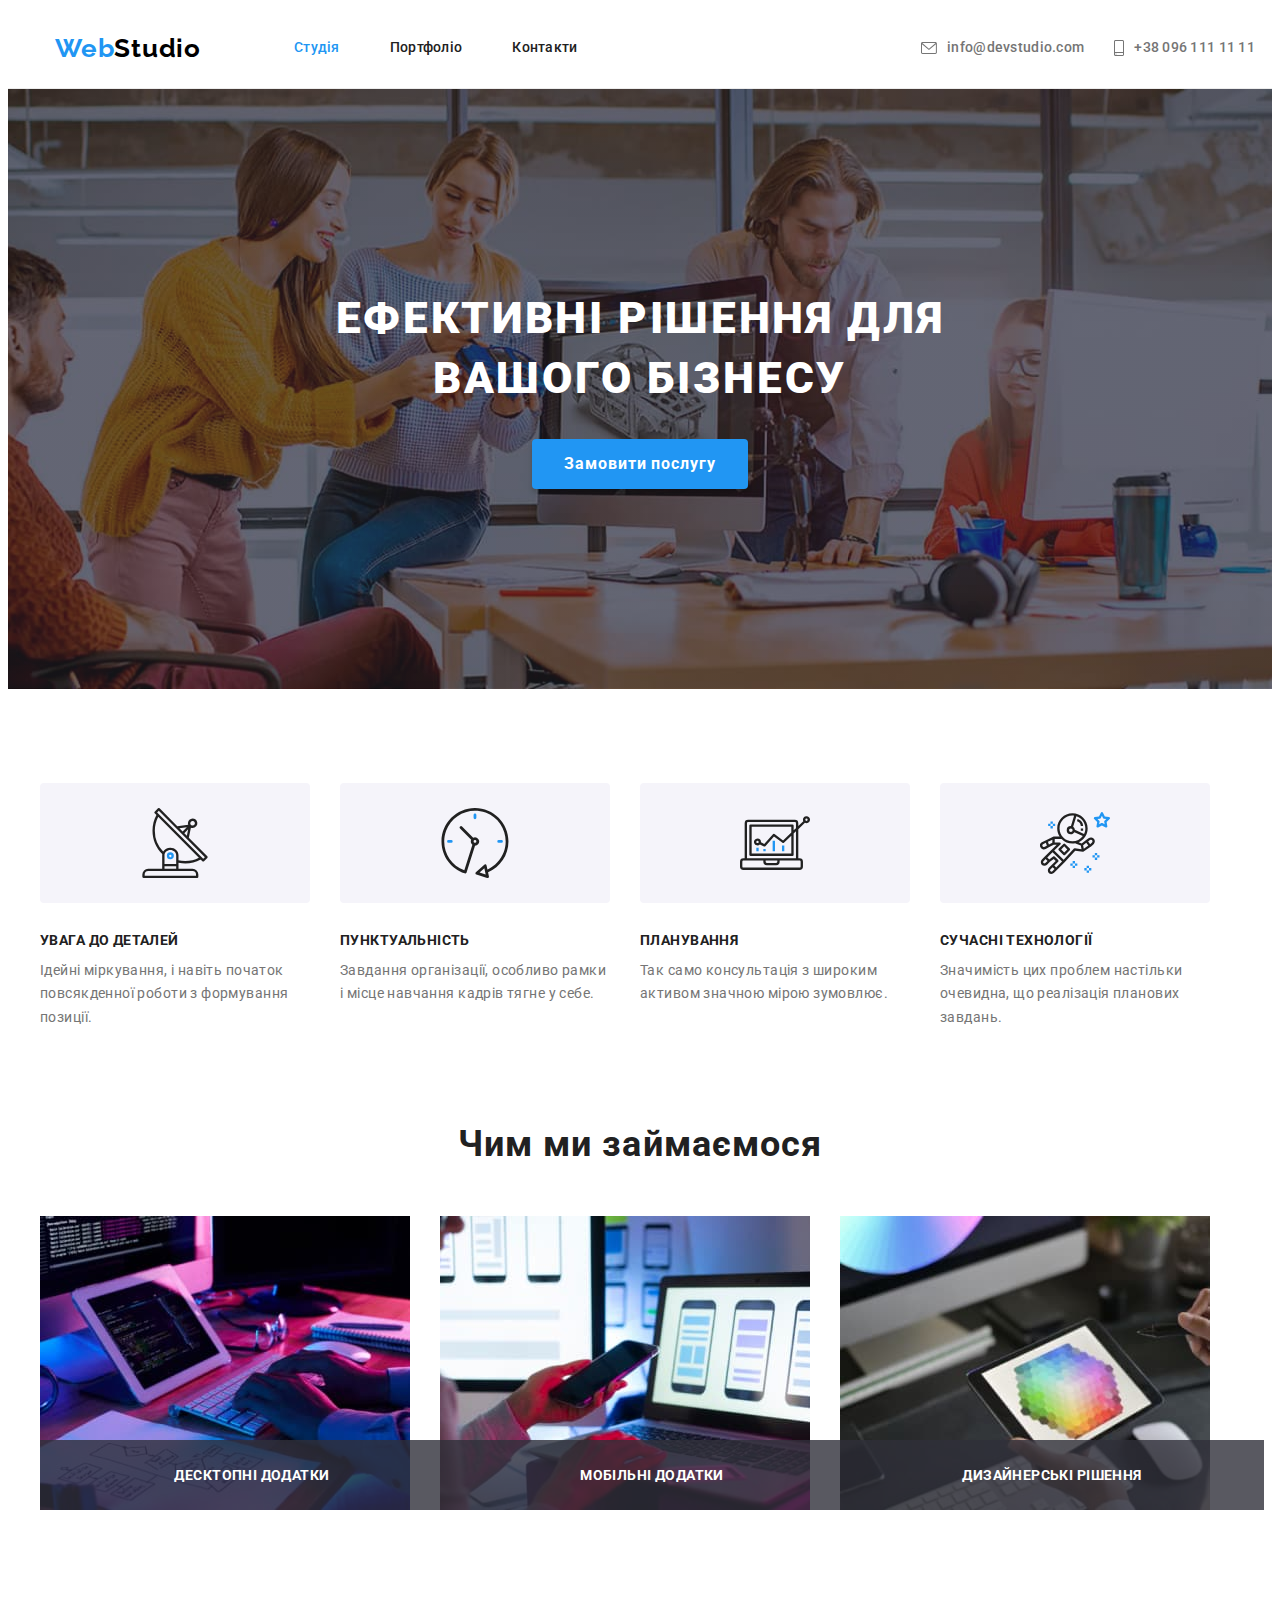
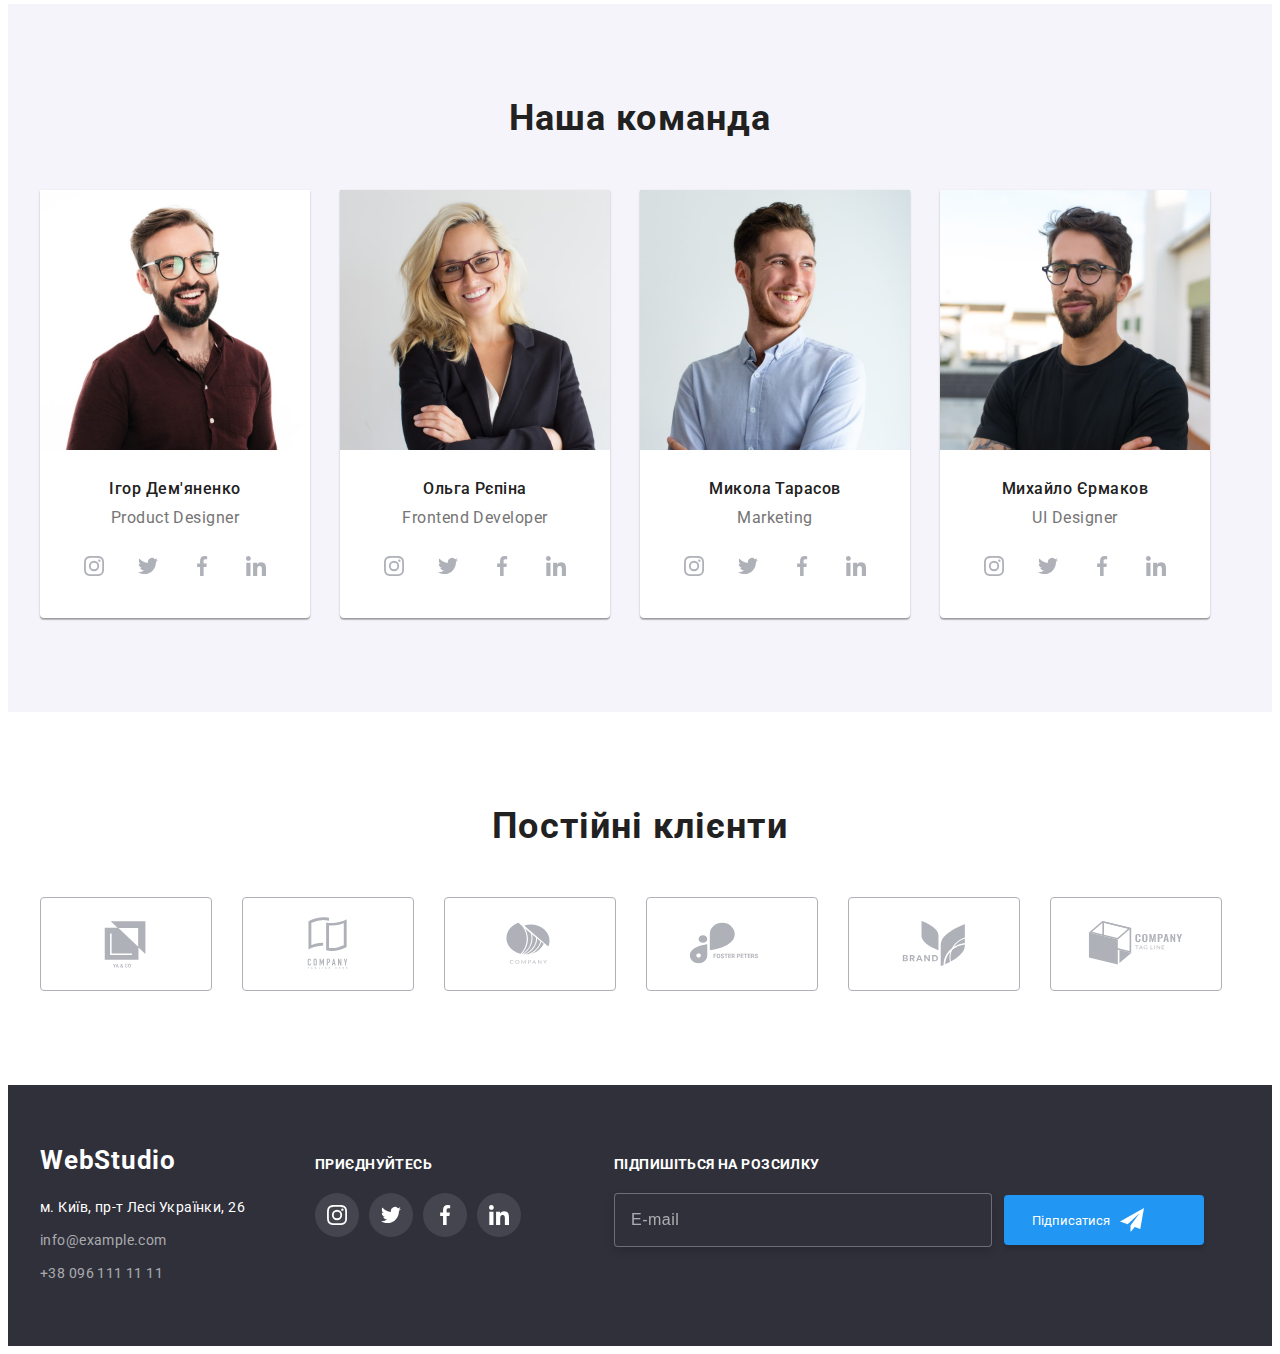
==== commit 661949cc: "scss" ====
--- a/index.html
+++ b/index.html
@@ -47,18 +47,18 @@
             </ul>
           </nav>
 
-          <ul class="header-contacts list">
-            <li class="contacts-item">
-              <a href="mailto:info@devstudio.com" class="header-mail link"
-                ><svg class="contacts-icon" width="16" height="12">
+          <ul class="contacts list">
+            <li class="contacts__item">
+              <a href="mailto:info@devstudio.com" class="contacts__mail link"
+                ><svg class="contacts__icon" width="16" height="12">
                   <use href="./images/icons.svg#icon-envelope"></use>
                 </svg>
                 info@devstudio.com</a
               >
             </li>
-            <li class="contacts-item">
-              <a href="tel:+380961111111" class="header-tel link"
-                ><svg class="contacts-icon" width="10" height="16">
+            <li class="contacts__item">
+              <a href="tel:+380961111111" class="contacts__tel link"
+                ><svg class="contacts__icon" width="10" height="16">
                   <use href="./images/icons.svg#icon-smartphone"></use>
                 </svg>
                 +38 096 111 11 11</a
@@ -134,41 +134,41 @@
         </div>
       </section>
       <!--section3-->
-      <section class="profile">
-        <div class="container">
-          <h2 class="profile-title">Чим ми займаємося</h2>
-          <ul class="profile-list list">
-            <li class="profile-item">
-              <div class="profile-wrap">
+      <section class="profile__conteiner">
+        <div class="container profile">
+          <h2 class="profile__title">Чим ми займаємося</h2>
+          <ul class="profile__list list">
+            <li class="profile__item">
+              <div class="profile__wrap">
                 <img
                   src="./images/programming.jpg"
                   alt="programming"
                   width="370"
                   height="294"
                 />
-                <h3 class="profile-top-title">ДЕСКТОПНІ ДОДАТКИ</h3>
-              </div>
-            </li>
-            <li class="profile-item">
-              <div class="profile-wrap">
+                <h3 class="profile__top-title">ДЕСКТОПНІ ДОДАТКИ</h3>
+              </div>
+            </li>
+            <li class="profile__item">
+              <div class="profile__wrap">
                 <img
                   src="./images/applications.jpg"
                   alt="applications"
                   width="370"
                   height="294"
                 />
-                <h3 class="profile-top-title">МОБІЛЬНІ ДОДАТКИ</h3>
-              </div>
-            </li>
-            <li class="profile-item">
-              <div class="profile-wrap">
+                <h3 class="profile__top-title">МОБІЛЬНІ ДОДАТКИ</h3>
+              </div>
+            </li>
+            <li class="profile__item">
+              <div class="profile__wrap">
                 <img
                   src="./images/photoshop.jpg"
                   alt="Photoshop"
                   width="370"
                   height="294"
                 />
-                <h3 class="profile-top-title">ДИЗАЙНЕРСЬКІ РІШЕННЯ</h3>
+                <h3 class="profile__top-title">ДИЗАЙНЕРСЬКІ РІШЕННЯ</h3>
               </div>
             </li>
           </ul>
@@ -355,49 +355,49 @@
         </div>
       </section>
       <!--Section Clients-->
-      <section class="clients">
-        <div class="container">
-          <h2 class="clients-title">Постійні клієнти</h2>
-          <ul class="clients-list list">
-            <li class="clients-item">
-              <a href="#" class="clients-logo link">
-                <svg class="clients-icon" width="106" height="60">
+      <section class="clients__conteiner">
+        <div class="container clients">
+          <h2 class="clients__title">Постійні клієнти</h2>
+          <ul class="clients__list list">
+            <li class="clients__item">
+              <a href="#" class="clients__logo link">
+                <svg class="clients__icon" width="106" height="60">
                   <use href="./images/icons.svg#icon-ya-go"></use>
                 </svg>
               </a>
             </li>
-            <li class="clients-item">
-              <a href="#" class="clients-logo link">
-                <svg class="clients-icon" width="106" height="60">
+            <li class="clients__item">
+              <a href="#" class="clients__logo link">
+                <svg class="clients__icon" width="106" height="60">
                   <use href="./images/icons.svg#icon-tagline"></use>
                 </svg>
               </a>
             </li>
-            <li class="clients-item">
-              <a href="#" class="clients-logo link">
-                <svg class="clients-icon" width="106" height="60">
+            <li class="clients__item">
+              <a href="#" class="clients__logo link">
+                <svg class="clients__icon" width="106" height="60">
                   <use href="./images/icons.svg#icon-company"></use>
                 </svg>
               </a>
             </li>
 
-            <li class="clients-item">
-              <a href="#" class="clients-logo link">
-                <svg class="clients-icon" width="106" height="60">
+            <li class="clients__item">
+              <a href="#" class="clients__logo link">
+                <svg class="clients__icon" width="106" height="60">
                   <use href="./images/icons.svg#icon-foster-peters"></use>
                 </svg>
               </a>
             </li>
-            <li class="clients-item">
-              <a href="#" class="clients-logo link">
-                <svg class="clients-icon" width="106" height="60">
+            <li class="clients__item">
+              <a href="#" class="clients__logo link">
+                <svg class="clients__icon" width="106" height="60">
                   <use href="./images/icons.svg#icon-brand"></use>
                 </svg>
               </a>
             </li>
-            <li class="clients-item">
-              <a href="#" class="clients-logo link">
-                <svg class="clients-icon" width="106" height="60">
+            <li class="clients__item">
+              <a href="#" class="clients__logo link">
+                <svg class="clients__icon" width="106" height="60">
                   <use href="./images/icons.svg#icon-tag-line"></use>
                 </svg>
               </a>
--- a/css/main.min.css
+++ b/css/main.min.css
@@ -1 +1 @@
-p,h1,h2,h3,h4,h5,h6{margin:0}ul{margin:0;padding-left:0}img{display:block}.button{font-family:inherit;border:rgba(0,0,0,0);cursor:pointer}.visually-hidden{position:absolute;width:1px;height:1px;margin:-1px;border:0;padding:0;white-space:nowrap;-webkit-clip-path:inset(100%);clip-path:inset(100%);clip:rect(0 0 0 0);overflow:hidden}.list{list-style:none}.link{text-decoration:none}:root{--accent-color: #2196f3;--normal-color: #ffffff;--primary-color: #212121;--minor-color: #757575;--secondary-color: #f5f4fa;--secondary-font: "Raleway", sans-serif;--accent-text-color: #000000;--background-color: #2f303a;--main-btn-color: #188ce8;--ms-transition: 250ms;--transition-effect: cubic-bezier(0.4, 0, 0.2, 1)}.header-link.active::after{content:"";display:block;width:100%;height:4px;background-color:var(--accent-color);position:absolute;left:0;bottom:-1px;border-radius:2px}.backdrop{position:fixed;top:0;left:0;width:100%;height:100%;background-color:rgba(0,0,0,.2);transition:opacity 300ms var(--transition-effect),visibility 300ms var(--transition-effect)}.modal{width:528px;min-height:581px;background-color:var(--normal-color);box-shadow:0px 1px 3px rgba(0,0,0,.12),0px 1px 1px rgba(0,0,0,.14),0px 2px 1px rgba(0,0,0,.2);border-radius:4px;position:absolute;top:50%;left:50%;transform:translate(-50%, -50%) scaleY(1);transition:transform 300ms linear;padding:40px}.is-hidden{opacity:0;visibility:hidden;pointer-events:none}.backdrop .is-hidden .modal{transform:translate(-50%, -50%) scaleY(0)}.modal-title{font-weight:700;font-size:20px;line-height:1.15;text-align:center;letter-spacing:.03em;color:#212121;margin-bottom:12px}.modal-input{width:100%;height:40px;border:1px solid rgba(33,33,33,.2);border-radius:4px;padding-left:42px;outline:rgba(0,0,0,0);cursor:pointer;transition:border var(--ms-transition);transition-timing-function:var(--transition-effect)}.modal-input:hover,.modal-input:focus{border:1px solid var(--accent-color)}.modal-field{margin-bottom:10px}.modal-field-comment{margin-bottom:20px}.input-wrap{position:relative;margin-top:4px}.modal-input-icon{position:absolute;top:50%;transform:translateY(-50%);left:12px;transition:fill var(--ms-transition);transition-timing-function:var(--transition-effect)}.modal-input:hover+.modal-input-icon,.modal-input:focus+.modal-input-icon{fill:var(--accent-color)}.modal-input-comment{width:100%;height:120px;margin-bottom:20px;border:1px solid rgba(33,33,33,.2);border-radius:4px}.modal-input-comment::-moz-placeholder{font-size:12px;line-height:1.16;letter-spacing:.01em;color:rgba(117,117,117,.5)}.modal-input-comment:-ms-input-placeholder{font-size:12px;line-height:1.16;letter-spacing:.01em;color:rgba(117,117,117,.5)}.modal-input-comment::placeholder{font-size:12px;line-height:1.16;letter-spacing:.01em;color:rgba(117,117,117,.5)}.modal-label-comment{font-size:12px;line-height:1.16;letter-spacing:.01em;color:#757575;margin-bottom:4px}.modal-label-text{font-size:12px;line-height:1.16;margin-bottom:4px;letter-spacing:.01em;color:#757575}.modal-comment{width:100%;height:120px;border:1px solid rgba(33,33,33,.2);border-radius:4px;resize:none;padding:12px 16px;outline:rgba(0,0,0,0);cursor:pointer;display:block;margin-top:4px;transition:background-color var(--ms-transition);transition-timing-function:var(--transition-effect)}.modal-comment:focus,.modal-comment:hover{border:1px solid var(--accent-color)}.modal-comment::-moz-placeholder{font-size:12px;line-height:1.16;letter-spacing:.01em;color:rgba(117,117,117,.5)}.modal-comment:-ms-input-placeholder{font-size:12px;line-height:1.16;letter-spacing:.01em;color:rgba(117,117,117,.5)}.modal-comment::placeholder{font-size:12px;line-height:1.16;letter-spacing:.01em;color:rgba(117,117,117,.5)}.check-text{font-size:14px;line-height:1.7px;letter-spacing:.03em;color:#757575;display:flex;align-items:center;cursor:pointer;transition:border-color var(--ms-transition);transition-timing-function:var(--transition-effect)}.check-text span{fill:rgba(0,0,0,0);width:16px;height:15px;border:2px solid #212121;border-radius:2px;margin-right:8px;display:flex;align-items:center;justify-content:center;transition:border-color var(--ms-transition);transition-timing-function:var(--transition-effect)}.input-check:checked+.check-text span{background-color:var(--accent-color);border-color:rgba(0,0,0,0);fill:var(--normal-color)}.input-check:focus+.check-text span,.input-check:hover+.check-text span{border-color:var(--accent-color)}.modal-checkbox{display:flex;justify-content:center;align-items:center}.check-link{color:var(--accent-color);font-size:14px;line-height:1.7px;margin-left:5px;letter-spacing:.03em}body{font-family:"Roboto",sans-serif;background-color:var(--normal-color)}.container{width:1200px;padding-left:15px;padding-right:15px;margin:0 auto}section{padding-top:94px;padding-bottom:94px}.header-list{display:flex;gap:50px;font-weight:500;font-size:14px;line-height:1.14;letter-spacing:.02em;color:#212121}.contacts-item-icon{display:flex;align-items:center;justify-content:center}.contacts-icon{margin-right:10px;fill:currentColor}.contacts-icon:hover,.contacts-icon:focus{color:var(--accent-color)}.contacts-item{margin-left:30px}.contacts-item:first-child{margin-left:0}.header-contacts{display:flex;margin-left:auto}.header-tel{padding-top:32px;padding-bottom:32px;display:flex;align-items:center;justify-content:center}.header-navigation{width:281px}.header{border-bottom:1px solid #ececec}.header-link{font-weight:500;font-size:14px;line-height:1.14;padding-top:32px;padding-bottom:32px;letter-spacing:.02em;color:var(--primary-color);padding-top:32px;padding-bottom:32px;display:block;transition:color var(--ms-transition);transition-timing-function:var(--transition-effect);position:relative}.header-link.active{color:var(--accent-color)}.header-link .header-link:focus,.header-link .header-link:hover{color:var(--accent-color)}.header-mail{padding-top:32px;padding-bottom:32px;display:flex;align-items:center;justify-content:center}.header-tel,.header-mail{font-weight:500;font-size:14px;line-height:1.14;letter-spacing:.02em;color:var(--minor-color);transition:color var(--ms-transition);transition-timing-function:var(--transition-effect)}.header-tel:hover,.header-tel:hover,.header-tel:focus,.header-tel:focus,.header-mail:hover,.header-mail:hover,.header-mail:focus,.header-mail:focus{color:var(--accent-color)}.logo{font-family:var(--secondary-font);color:var(--accent-text-color);font-weight:700;font-size:26px;line-height:1.19;letter-spacing:.03em;width:145px;margin-right:93px}.logo-web{color:var(--accent-color);font-family:var(--secondary-font)}.container-nav{display:flex;align-items:center}.main-board{background-color:#c4c4c4;padding:200px 0 200px 0;text-align:center;background-image:linear-gradient(rgba(47, 48, 58, 0.4), rgba(47, 48, 58, 0.4)),url(../images/img-board.jpeg);background-repeat:no-repeat;background-position:center;background-size:cover;display:flex;align-items:center;max-width:1600px;margin:0 auto}.board-title{font-weight:900;font-size:44px;line-height:1.36;text-align:center;letter-spacing:.06em;text-transform:uppercase;color:var(--normal-color);max-width:696px;margin:0 auto;margin-bottom:30px;display:block}.features-list{display:flex;gap:30px}.features-item-icon{display:flex;align-items:center;justify-content:center;flex-direction:column;height:120px;background:var(--secondary-color);margin-bottom:30px;border-radius:4px}.features-bottom-title{font-weight:700;font-size:14px;line-height:1.14;letter-spacing:.03em;text-transform:uppercase;color:var(--primary-color);max-width:270px;margin-bottom:10px}.text-features{font-size:14px;line-height:1.71;letter-spacing:.03em;color:var(--minor-color);max-width:270px}.profile{padding-top:0}.profile-wrap{position:relative}.profile-top-title{position:absolute;bottom:0;left:0;text-transform:uppercase;font-weight:700;font-size:14px;line-height:1.15;text-align:center;letter-spacing:.03em;color:var(--normal-color);background-color:rgba(47,48,58,.8);padding:27px;width:100%}.profile-title{font-weight:700;font-size:36px;line-height:1.16;text-align:center;letter-spacing:.03em;color:var(--primary-color);margin-bottom:50px}.profile-list{display:flex;gap:30px}.team{background-color:var(--secondary-color)}.team-link-list{display:flex;justify-content:center;gap:10px}.team-link-item{display:flex;justify-content:center;gap:10px}.team-link{width:44px;height:44px;border-radius:50%;background-color:rgba(255,255,255,.1);display:flex;align-items:center;justify-content:center;outline:none;transition:background-color var(--ms-transition);transition-timing-function:var(--transition-effect)}.team-link:hover,.team-link:focus{background-color:var(--accent-color)}.team-link-icon{fill:#afb1b8;transition:fill var(--ms-transition);transition-timing-function:var(--transition-effect)}.team-link:hover .team-link-icon,.team-link:focus .team-link-icon{fill:var(--normal-color)}.team-title{font-weight:700;font-size:36px;line-height:1.16;text-align:center;letter-spacing:.03em;color:var(--primary-color);margin-bottom:50px}.team-list{display:flex;gap:30px}.team-list-item{width:270px;left:515px;top:1771px;background:var(--normal-color);box-shadow:0px 1px 3px rgba(0,0,0,.12),0px 1px 1px rgba(0,0,0,.14),0px 2px 1px rgba(0,0,0,.2);border-radius:0px 0px 4px 4px}.team-img{margin:0 auto}.team-content{padding-top:30px;padding-bottom:30px}.team-worker{font-weight:500;font-size:16px;line-height:1.18;text-align:center;letter-spacing:.03em;color:var(--primary-color);margin-bottom:10px}.team-text{font-size:16px;line-height:1.18;text-align:center;letter-spacing:.03em;color:var(--minor-color);margin-bottom:16px}.clients-title{font-weight:700;font-size:36px;line-height:1.16;text-align:center;letter-spacing:.03em;color:var(--primary-color);margin-bottom:50px}.clients-list{display:flex;gap:30px}.clients-logo{width:170px;height:92px;border:1px solid #afb1b8;border-radius:4px;display:flex;align-items:center;justify-content:center;outline:none;transition:fill var(--ms-transition),border-color var(--ms-transition);transition-timing-function:var(--transition-effect)}.clients-logo:hover,.clients-logo:focus{fill:var(--accent-color);border-color:var(--accent-color)}.clients-icon{fill:#afb1b8;transition:fill var(--ms-transition);transition-timing-function:var(--transition-effect)}.clients-logo:hover .clients-icon,.clients-logo:focus .clients-icon{fill:var(--accent-color)}.footer-logo{color:var(--normal-color);font-weight:700;font-size:26px;line-height:1.19;letter-spacing:.03em;margin-bottom:20px}.footer{background-color:var(--background-color);padding-top:60px;padding-bottom:60px}.footer-item:not(:first-child){margin-top:9px}.footer-link-map{font-style:normal;font-size:14px;line-height:1.71;letter-spacing:.03em;color:var(--normal-color);margin-bottom:9px}.footer-link-map:hover,.footer-link-map:focus{color:var(--accent-color)}.footer-mail,.footer-tel{font-style:normal;font-size:14px;line-height:1.71;letter-spacing:.03em;color:rgba(255,255,255,.6);transition:color var(--ms-transition);transition-timing-function:var(--transition-effect)}.footer-mail:hover,.footer-mail:focus,.footer-mail:hover,.footer-mail:focus,.footer-tel:hover,.footer-tel:focus,.footer-tel:hover,.footer-tel:focus{color:var(--accent-color)}.footer-address{margin-top:20px}.footer-subsription{display:flex;margin-left:93px;flex-direction:column;align-items:stretch}.subscription-title{font-weight:700;font-size:14px;line-height:1.14;letter-spacing:.03em;text-transform:uppercase;color:var(--normal-color);margin-bottom:20px}.subscription-input{color:#fff;background-color:var(--background-color);width:358px;height:50px;border:1px solid rgba(255,255,255,.3);filter:drop-shadow(0px 4px 4px rgba(0, 0, 0, 0.15));border-radius:4px;padding-left:16px}.subscription-input::-moz-placeholder{font-size:16px;line-height:1.25;display:flex;align-items:center;letter-spacing:.03em;color:rgba(255,255,255,.6)}.subscription-input:-ms-input-placeholder{font-size:16px;line-height:1.25;display:flex;align-items:center;letter-spacing:.03em;color:rgba(255,255,255,.6)}.subscription-input::placeholder{font-size:16px;line-height:1.25;display:flex;align-items:center;letter-spacing:.03em;color:rgba(255,255,255,.6)}.subscription-icon{margin-left:10px}.subscription-form{display:flex;align-items:center}.social-list{display:flex;gap:10px}.footer-container{display:flex;align-items:baseline}.social-link{width:44px;height:44px;border-radius:50%;background-color:rgba(255,255,255,.1);display:flex;align-items:center;justify-content:center;outline:none;transition:background-color var(--ms-transition);transition-timing-function:var(--transition-effect)}.social-link:hover,.social-link:focus{background-color:var(--accent-color)}.social-icon{fill:var(--normal-color)}.social-title{font-weight:700;font-size:14px;line-height:1.14;letter-spacing:.03em;text-transform:uppercase;color:#fff;margin-bottom:20px}.social-container{margin-left:70px}.main-btn{font-weight:700;line-height:1.87;text-align:center;font-size:16px;letter-spacing:.06em;color:var(--normal-color);background-color:var(--accent-color);box-shadow:0px 4px 4px rgba(0,0,0,.15);border-radius:4px;padding:10px 32px;transition:background-color var(--ms-transition);transition-timing-function:var(--transition-effect)}.main-btn:hover,.main-btn:focus{background-color:var(--main-btn-color)}.subscription-btn{font-family:inherit;background:var(--accent-color);box-shadow:0px 4px 4px rgba(0,0,0,.15);border-radius:4px;padding:10px 28px 10px 28px;margin-left:12px;height:50px;min-width:200px;color:var(--normal-color);display:flex;align-items:center}.modal-btn{position:absolute;right:8px;top:8px;width:30px;height:30px;background-color:var(--normal-color);border:1px solid rgba(0,0,0,.1);border-radius:50%;display:flex;align-items:center;justify-content:center;cursor:pointer;transition:background-color var(--ms-transition),fill var(--ms-transition),border-color var(--ms-transition);transition-timing-function:var(--transition-effect)}.modal-btn:hover,.modal-btn:focus{fill:var(--accent-color)}.modal-submit-btn{font-weight:700;font-size:16px;line-height:30px;background:var(--accent-color);align-items:center;text-align:center;letter-spacing:.06em;color:var(--normal-color);box-shadow:0px 4px 4px rgba(0,0,0,.15);border-radius:4px;transition:background-color var(--ms-transition);transition-timing-function:var(--transition-effect);padding:10px 52px;display:block;margin:0 auto;margin-top:30px}.modal-submit-btn:hover,.modal-submit-btn:focus{background-color:var(--main-btn-color)}.main-btn-list{display:flex;justify-content:center;margin:0 0 50px 0;gap:8px}.main-btn-item{font-weight:500;line-height:1.63;letter-spacing:.03em;color:inherit;background-color:var(--secondary-color);filter:none;padding:6px 22px;border-radius:4px;transition:color var(--ms-transition),background-color var(--ms-transition),box-shadow var(--ms-transition);transition-timing-function:var(--transition-effect)}.main-btn-item:hover,.main-btn-item:focus{color:var(--normal-color);cursor:pointer;background-color:var(--accent-color);box-shadow:0px 3px 1px rgba(0,0,0,.1),0px 1px 2px rgba(0,0,0,.08),0px 2px 2px rgba(0,0,0,.12)}.project-list{display:flex;flex-wrap:wrap;gap:30px;margin-top:34px}.project-wrap{position:relative;overflow:hidden}.project-top-text{position:absolute;top:0;left:0;font-size:18px;font-weight:400;line-height:1.6;color:var(--normal-color);background-color:rgba(33,150,243,.9);padding:63px 24px;height:100%;transform:translateY(100%);transition:transform var(--ms-transition);overflow:hidden}.project-link:hover .project-top-text,.project-link:focus .project-top-text{transform:translateY(0)}.project-title{font-style:normal;font-weight:700;font-size:18px;line-height:2;letter-spacing:.06em;color:var(--primary-color);margin-bottom:4px}.project-text{font-size:16px;line-height:1.87;letter-spacing:.03em;color:var(--minor-color)}.project-content{border:1px solid #eee;border-top:0;padding:20px 24px}.project-link{display:block;transition:box-shadow var(--ms-transition);transition-timing-function:var(--transition-effect)}.project-link:hover,.project-link:focus{box-shadow:0px 1px 1px rgba(0,0,0,.12),0px 4px 4px rgba(0,0,0,.06),1px 4px 6px rgba(0,0,0,.16)}/*# sourceMappingURL=main.min.css.map */+p,h1,h2,h3,h4,h5,h6{margin:0}ul{margin:0;padding-left:0}img{display:block}.button{font-family:inherit;border:rgba(0,0,0,0);cursor:pointer}.visually-hidden{position:absolute;width:1px;height:1px;margin:-1px;border:0;padding:0;white-space:nowrap;-webkit-clip-path:inset(100%);clip-path:inset(100%);clip:rect(0 0 0 0);overflow:hidden}.list{list-style:none}.link{text-decoration:none}:root{--accent-color: #2196f3;--normal-color: #ffffff;--primary-color: #212121;--minor-color: #757575;--secondary-color: #f5f4fa;--secondary-font: "Raleway", sans-serif;--accent-text-color: #000000;--background-color: #2f303a;--main-btn-color: #188ce8;--ms-transition: 250ms;--transition-effect: cubic-bezier(0.4, 0, 0.2, 1)}.header-link.active::after{content:"";display:block;width:100%;height:4px;background-color:var(--accent-color);position:absolute;left:0;bottom:-1px;border-radius:2px}.backdrop{position:fixed;top:0;left:0;width:100%;height:100%;background-color:rgba(0,0,0,.2);transition:opacity 300ms var(--transition-effect),visibility 300ms var(--transition-effect)}.modal{width:528px;min-height:581px;background-color:var(--normal-color);box-shadow:0px 1px 3px rgba(0,0,0,.12),0px 1px 1px rgba(0,0,0,.14),0px 2px 1px rgba(0,0,0,.2);border-radius:4px;position:absolute;top:50%;left:50%;transform:translate(-50%, -50%) scaleY(1);transition:transform 300ms linear;padding:40px}.is-hidden{opacity:0;visibility:hidden;pointer-events:none}.backdrop .is-hidden .modal{transform:translate(-50%, -50%) scaleY(0)}.modal-title{font-weight:700;font-size:20px;line-height:1.15;text-align:center;letter-spacing:.03em;color:#212121;margin-bottom:12px}.modal-input{width:100%;height:40px;border:1px solid rgba(33,33,33,.2);border-radius:4px;padding-left:42px;outline:rgba(0,0,0,0);cursor:pointer;transition:border var(--ms-transition);transition-timing-function:var(--transition-effect)}.modal-input:hover,.modal-input:focus{border:1px solid var(--accent-color)}.modal-field{margin-bottom:10px}.modal-field-comment{margin-bottom:20px}.input-wrap{position:relative;margin-top:4px}.modal-input-icon{position:absolute;top:50%;transform:translateY(-50%);left:12px;transition:fill var(--ms-transition);transition-timing-function:var(--transition-effect)}.modal-input:hover+.modal-input-icon,.modal-input:focus+.modal-input-icon{fill:var(--accent-color)}.modal-input-comment{width:100%;height:120px;margin-bottom:20px;border:1px solid rgba(33,33,33,.2);border-radius:4px}.modal-input-comment::-moz-placeholder{font-size:12px;line-height:1.16;letter-spacing:.01em;color:rgba(117,117,117,.5)}.modal-input-comment:-ms-input-placeholder{font-size:12px;line-height:1.16;letter-spacing:.01em;color:rgba(117,117,117,.5)}.modal-input-comment::placeholder{font-size:12px;line-height:1.16;letter-spacing:.01em;color:rgba(117,117,117,.5)}.modal-label-comment{font-size:12px;line-height:1.16;letter-spacing:.01em;color:#757575;margin-bottom:4px}.modal-label-text{font-size:12px;line-height:1.16;margin-bottom:4px;letter-spacing:.01em;color:#757575}.modal-comment{width:100%;height:120px;border:1px solid rgba(33,33,33,.2);border-radius:4px;resize:none;padding:12px 16px;outline:rgba(0,0,0,0);cursor:pointer;display:block;margin-top:4px;transition:background-color var(--ms-transition);transition-timing-function:var(--transition-effect)}.modal-comment:focus,.modal-comment:hover{border:1px solid var(--accent-color)}.modal-comment::-moz-placeholder{font-size:12px;line-height:1.16;letter-spacing:.01em;color:rgba(117,117,117,.5)}.modal-comment:-ms-input-placeholder{font-size:12px;line-height:1.16;letter-spacing:.01em;color:rgba(117,117,117,.5)}.modal-comment::placeholder{font-size:12px;line-height:1.16;letter-spacing:.01em;color:rgba(117,117,117,.5)}.check-text{font-size:14px;line-height:1.7px;letter-spacing:.03em;color:#757575;display:flex;align-items:center;cursor:pointer;transition:border-color var(--ms-transition);transition-timing-function:var(--transition-effect)}.check-text span{fill:rgba(0,0,0,0);width:16px;height:15px;border:2px solid #212121;border-radius:2px;margin-right:8px;display:flex;align-items:center;justify-content:center;transition:border-color var(--ms-transition);transition-timing-function:var(--transition-effect)}.input-check:checked+.check-text span{background-color:var(--accent-color);border-color:rgba(0,0,0,0);fill:var(--normal-color)}.input-check:focus+.check-text span,.input-check:hover+.check-text span{border-color:var(--accent-color)}.modal-checkbox{display:flex;justify-content:center;align-items:center}.check-link{color:var(--accent-color);font-size:14px;line-height:1.7px;margin-left:5px;letter-spacing:.03em}body{font-family:"Roboto",sans-serif;background-color:var(--normal-color)}.container{width:1200px;padding-left:15px;padding-right:15px;margin:0 auto}section{padding-top:94px;padding-bottom:94px}.contacts__icon{margin-right:10px;fill:currentColor}.contacts__icon:hover,.contacts__icon:focus{color:var(--accent-color)}.contacts__item{margin-left:30px}.contacts__item:first-child{margin-left:0}.contacts{display:flex;margin-left:auto}.contacts__tel{padding-top:32px;padding-bottom:32px;display:flex;align-items:center;justify-content:center}.navigation{width:281px}.navigation__list{display:flex;gap:50px;font-weight:500;font-size:14px;line-height:1.14;letter-spacing:.02em;color:#212121}.header{border-bottom:1px solid #ececec}.navigation__link{font-weight:500;font-size:14px;line-height:1.14;padding-top:32px;padding-bottom:32px;letter-spacing:.02em;color:var(--primary-color);padding-top:32px;padding-bottom:32px;display:block;transition:color var(--ms-transition);transition-timing-function:var(--transition-effect);position:relative}.navigation__link.active{color:var(--accent-color)}.navigation__link:focus,.navigation__link:hover{color:var(--accent-color)}.contacts__mail{padding-top:32px;padding-bottom:32px;display:flex;align-items:center;justify-content:center}.contacts__tel,.contacts__mail{font-weight:500;font-size:14px;line-height:1.14;letter-spacing:.02em;color:var(--minor-color);transition:color var(--ms-transition);transition-timing-function:var(--transition-effect)}.contacts__tel:hover,.contacts__tel:hover,.contacts__tel:focus,.contacts__tel:focus,.contacts__mail:hover,.contacts__mail:hover,.contacts__mail:focus,.contacts__mail:focus{color:var(--accent-color)}.logo{font-family:var(--secondary-font);color:var(--accent-text-color);font-weight:700;font-size:26px;line-height:1.19;letter-spacing:.03em;margin-right:93px}.header__web{color:var(--accent-color);font-family:var(--secondary-font)}.header__navigation{display:flex;align-items:center}.main-board{background-color:#c4c4c4;padding:200px 0 200px 0;text-align:center;background-image:linear-gradient(rgba(47, 48, 58, 0.4), rgba(47, 48, 58, 0.4)),url(../images/img-board.jpeg);background-repeat:no-repeat;background-position:center;background-size:cover;display:flex;align-items:center;max-width:1600px;margin:0 auto}.board-title{font-weight:900;font-size:44px;line-height:1.36;text-align:center;letter-spacing:.06em;text-transform:uppercase;color:var(--normal-color);max-width:696px;margin:0 auto;margin-bottom:30px;display:block}.features-list{display:flex;gap:30px}.features-item-icon{display:flex;align-items:center;justify-content:center;flex-direction:column;height:120px;background:var(--secondary-color);margin-bottom:30px;border-radius:4px}.features-bottom-title{font-weight:700;font-size:14px;line-height:1.14;letter-spacing:.03em;text-transform:uppercase;color:var(--primary-color);max-width:270px;margin-bottom:10px}.text-features{font-size:14px;line-height:1.71;letter-spacing:.03em;color:var(--minor-color);max-width:270px}.profile__conteiner{padding-top:0}.profile__wrap{position:relative}.profile__top-title{position:absolute;bottom:0;left:0;text-transform:uppercase;font-weight:700;font-size:14px;line-height:1.15;text-align:center;letter-spacing:.03em;color:var(--normal-color);background-color:rgba(47,48,58,.8);padding:27px;width:100%}.profile__title{font-weight:700;font-size:36px;line-height:1.16;text-align:center;letter-spacing:.03em;color:var(--primary-color);margin-bottom:50px}.profile__list{display:flex;gap:30px}.team{background-color:var(--secondary-color)}.team-link-list{display:flex;justify-content:center;gap:10px}.team-link-item{display:flex;justify-content:center;gap:10px}.team-link{width:44px;height:44px;border-radius:50%;background-color:rgba(255,255,255,.1);display:flex;align-items:center;justify-content:center;outline:none;transition:background-color var(--ms-transition);transition-timing-function:var(--transition-effect)}.team-link:hover,.team-link:focus{background-color:var(--accent-color)}.team-link-icon{fill:#afb1b8;transition:fill var(--ms-transition);transition-timing-function:var(--transition-effect)}.team-link:hover .team-link-icon,.team-link:focus .team-link-icon{fill:var(--normal-color)}.team-title{font-weight:700;font-size:36px;line-height:1.16;text-align:center;letter-spacing:.03em;color:var(--primary-color);margin-bottom:50px}.team-list{display:flex;gap:30px}.team-list-item{width:270px;left:515px;top:1771px;background:var(--normal-color);box-shadow:0px 1px 3px rgba(0,0,0,.12),0px 1px 1px rgba(0,0,0,.14),0px 2px 1px rgba(0,0,0,.2);border-radius:0px 0px 4px 4px}.team-img{margin:0 auto}.team-content{padding-top:30px;padding-bottom:30px}.team-worker{font-weight:500;font-size:16px;line-height:1.18;text-align:center;letter-spacing:.03em;color:var(--primary-color);margin-bottom:10px}.team-text{font-size:16px;line-height:1.18;text-align:center;letter-spacing:.03em;color:var(--minor-color);margin-bottom:16px}.clients__title{font-weight:700;font-size:36px;line-height:1.16;text-align:center;letter-spacing:.03em;color:var(--primary-color);margin-bottom:50px}.clients__list{display:flex;gap:30px}.clients__logo{width:170px;height:92px;border:1px solid #afb1b8;border-radius:4px;display:flex;align-items:center;justify-content:center;outline:none;transition:fill var(--ms-transition),border-color var(--ms-transition);transition-timing-function:var(--transition-effect)}.clients__logo:hover,.clients__logo:focus{fill:var(--accent-color);border-color:var(--accent-color)}.clients__icon{fill:#afb1b8;transition:fill var(--ms-transition);transition-timing-function:var(--transition-effect)}.clients__logo:hover .clients__icon,.clients__logo:focus .clients__icon{fill:var(--accent-color)}.footer-logo{color:var(--normal-color);font-weight:700;font-size:26px;line-height:1.19;letter-spacing:.03em;margin-bottom:20px}.footer{background-color:var(--background-color);padding-top:60px;padding-bottom:60px}.footer-item:not(:first-child){margin-top:9px}.footer-link-map{font-style:normal;font-size:14px;line-height:1.71;letter-spacing:.03em;color:var(--normal-color);margin-bottom:9px}.footer-link-map:hover,.footer-link-map:focus{color:var(--accent-color)}.footer-mail,.footer-tel{font-style:normal;font-size:14px;line-height:1.71;letter-spacing:.03em;color:rgba(255,255,255,.6);transition:color var(--ms-transition);transition-timing-function:var(--transition-effect)}.footer-mail:hover,.footer-mail:focus,.footer-mail:hover,.footer-mail:focus,.footer-tel:hover,.footer-tel:focus,.footer-tel:hover,.footer-tel:focus{color:var(--accent-color)}.footer-address{margin-top:20px}.footer-subsription{display:flex;margin-left:93px;flex-direction:column;align-items:stretch}.subscription-title{font-weight:700;font-size:14px;line-height:1.14;letter-spacing:.03em;text-transform:uppercase;color:var(--normal-color);margin-bottom:20px}.subscription-input{color:#fff;background-color:var(--background-color);width:358px;height:50px;border:1px solid rgba(255,255,255,.3);filter:drop-shadow(0px 4px 4px rgba(0, 0, 0, 0.15));border-radius:4px;padding-left:16px}.subscription-input::-moz-placeholder{font-size:16px;line-height:1.25;display:flex;align-items:center;letter-spacing:.03em;color:rgba(255,255,255,.6)}.subscription-input:-ms-input-placeholder{font-size:16px;line-height:1.25;display:flex;align-items:center;letter-spacing:.03em;color:rgba(255,255,255,.6)}.subscription-input::placeholder{font-size:16px;line-height:1.25;display:flex;align-items:center;letter-spacing:.03em;color:rgba(255,255,255,.6)}.subscription-icon{margin-left:10px}.subscription-form{display:flex;align-items:center}.social-list{display:flex;gap:10px}.footer-container{display:flex;align-items:baseline}.social-link{width:44px;height:44px;border-radius:50%;background-color:rgba(255,255,255,.1);display:flex;align-items:center;justify-content:center;outline:none;transition:background-color var(--ms-transition);transition-timing-function:var(--transition-effect)}.social-link:hover,.social-link:focus{background-color:var(--accent-color)}.social-icon{fill:var(--normal-color)}.social-title{font-weight:700;font-size:14px;line-height:1.14;letter-spacing:.03em;text-transform:uppercase;color:#fff;margin-bottom:20px}.social-container{margin-left:70px}.main-btn{font-weight:700;line-height:1.87;text-align:center;font-size:16px;letter-spacing:.06em;color:var(--normal-color);background-color:var(--accent-color);box-shadow:0px 4px 4px rgba(0,0,0,.15);border-radius:4px;padding:10px 32px;transition:background-color var(--ms-transition);transition-timing-function:var(--transition-effect)}.main-btn:hover,.main-btn:focus{background-color:var(--main-btn-color)}.subscription-btn{font-family:inherit;background:var(--accent-color);box-shadow:0px 4px 4px rgba(0,0,0,.15);border-radius:4px;padding:10px 28px 10px 28px;margin-left:12px;height:50px;min-width:200px;color:var(--normal-color);display:flex;align-items:center}.modal-btn{position:absolute;right:8px;top:8px;width:30px;height:30px;background-color:var(--normal-color);border:1px solid rgba(0,0,0,.1);border-radius:50%;display:flex;align-items:center;justify-content:center;cursor:pointer;transition:background-color var(--ms-transition),fill var(--ms-transition),border-color var(--ms-transition);transition-timing-function:var(--transition-effect)}.modal-btn:hover,.modal-btn:focus{fill:var(--accent-color)}.modal-submit-btn{font-weight:700;font-size:16px;line-height:30px;background:var(--accent-color);align-items:center;text-align:center;letter-spacing:.06em;color:var(--normal-color);box-shadow:0px 4px 4px rgba(0,0,0,.15);border-radius:4px;transition:background-color var(--ms-transition);transition-timing-function:var(--transition-effect);padding:10px 52px;display:block;margin:0 auto;margin-top:30px}.modal-submit-btn:hover,.modal-submit-btn:focus{background-color:var(--main-btn-color)}.main-btn-list{display:flex;justify-content:center;margin:0 0 50px 0;gap:8px}.main-btn-item{font-weight:500;line-height:1.63;letter-spacing:.03em;color:inherit;background-color:var(--secondary-color);filter:none;padding:6px 22px;border-radius:4px;transition:color var(--ms-transition),background-color var(--ms-transition),box-shadow var(--ms-transition);transition-timing-function:var(--transition-effect)}.main-btn-item:hover,.main-btn-item:focus{color:var(--normal-color);cursor:pointer;background-color:var(--accent-color);box-shadow:0px 3px 1px rgba(0,0,0,.1),0px 1px 2px rgba(0,0,0,.08),0px 2px 2px rgba(0,0,0,.12)}.project-list{display:flex;flex-wrap:wrap;gap:30px;margin-top:34px}.project-wrap{position:relative;overflow:hidden}.project-top-text{position:absolute;top:0;left:0;font-size:18px;font-weight:400;line-height:1.6;color:var(--normal-color);background-color:rgba(33,150,243,.9);padding:63px 24px;height:100%;transform:translateY(100%);transition:transform var(--ms-transition);overflow:hidden}.project-link:hover .project-top-text,.project-link:focus .project-top-text{transform:translateY(0)}.project-title{font-style:normal;font-weight:700;font-size:18px;line-height:2;letter-spacing:.06em;color:var(--primary-color);margin-bottom:4px}.project-text{font-size:16px;line-height:1.87;letter-spacing:.03em;color:var(--minor-color)}.project-content{border:1px solid #eee;border-top:0;padding:20px 24px}.project-link{display:block;transition:box-shadow var(--ms-transition);transition-timing-function:var(--transition-effect)}.project-link:hover,.project-link:focus{box-shadow:0px 1px 1px rgba(0,0,0,.12),0px 4px 4px rgba(0,0,0,.06),1px 4px 6px rgba(0,0,0,.16)}/*# sourceMappingURL=main.min.css.map */